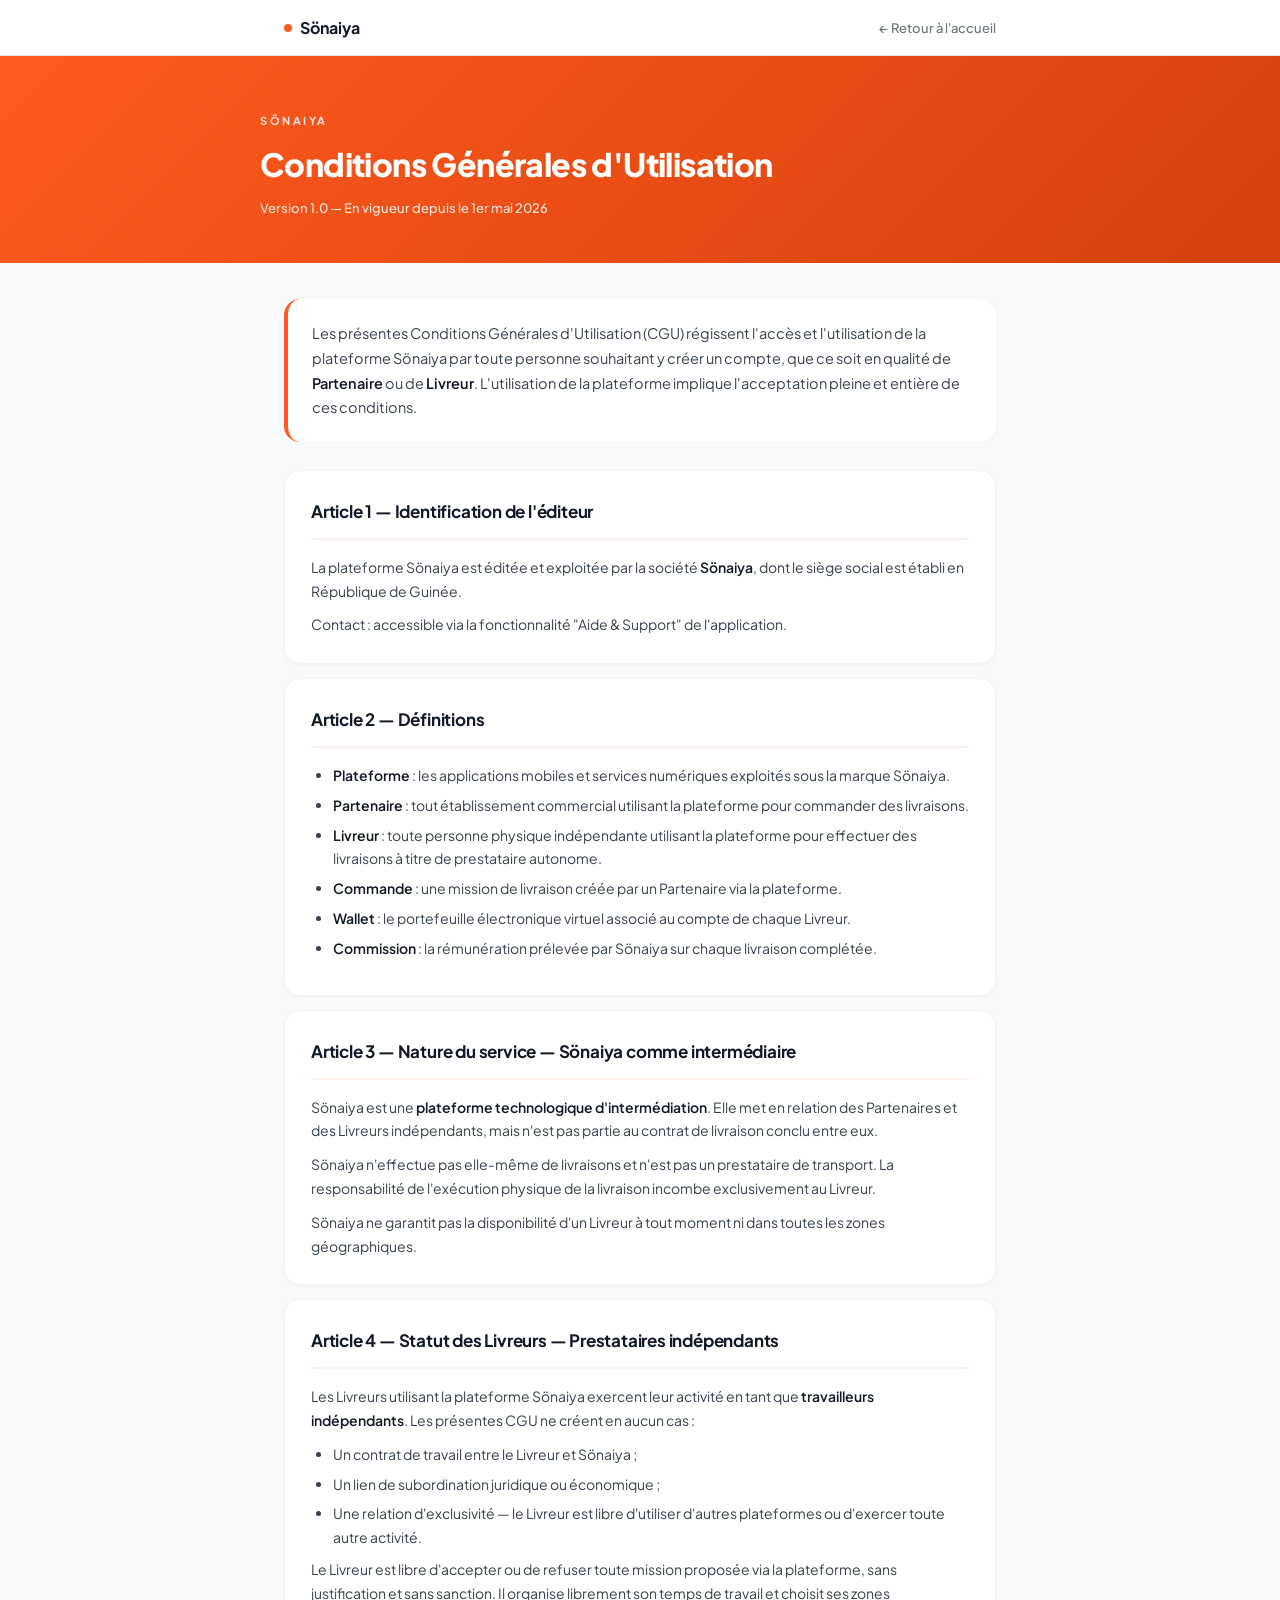
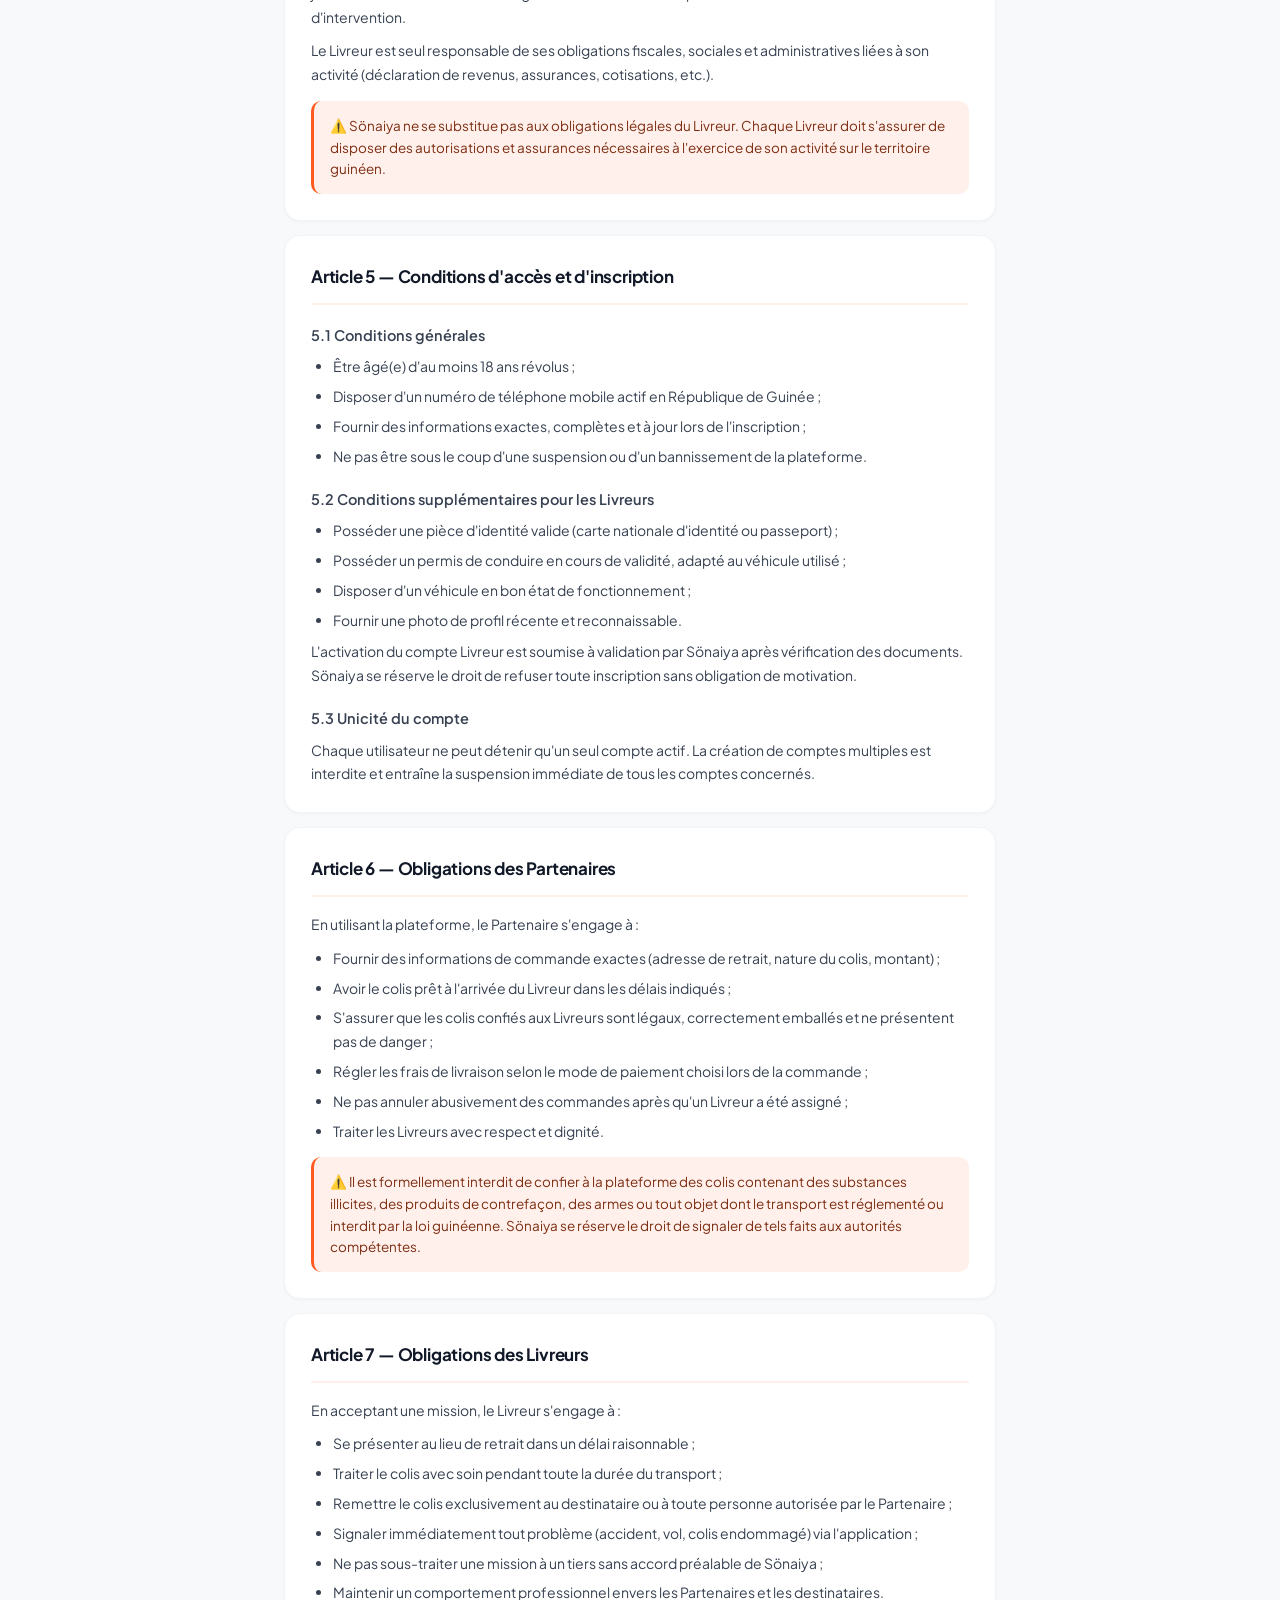
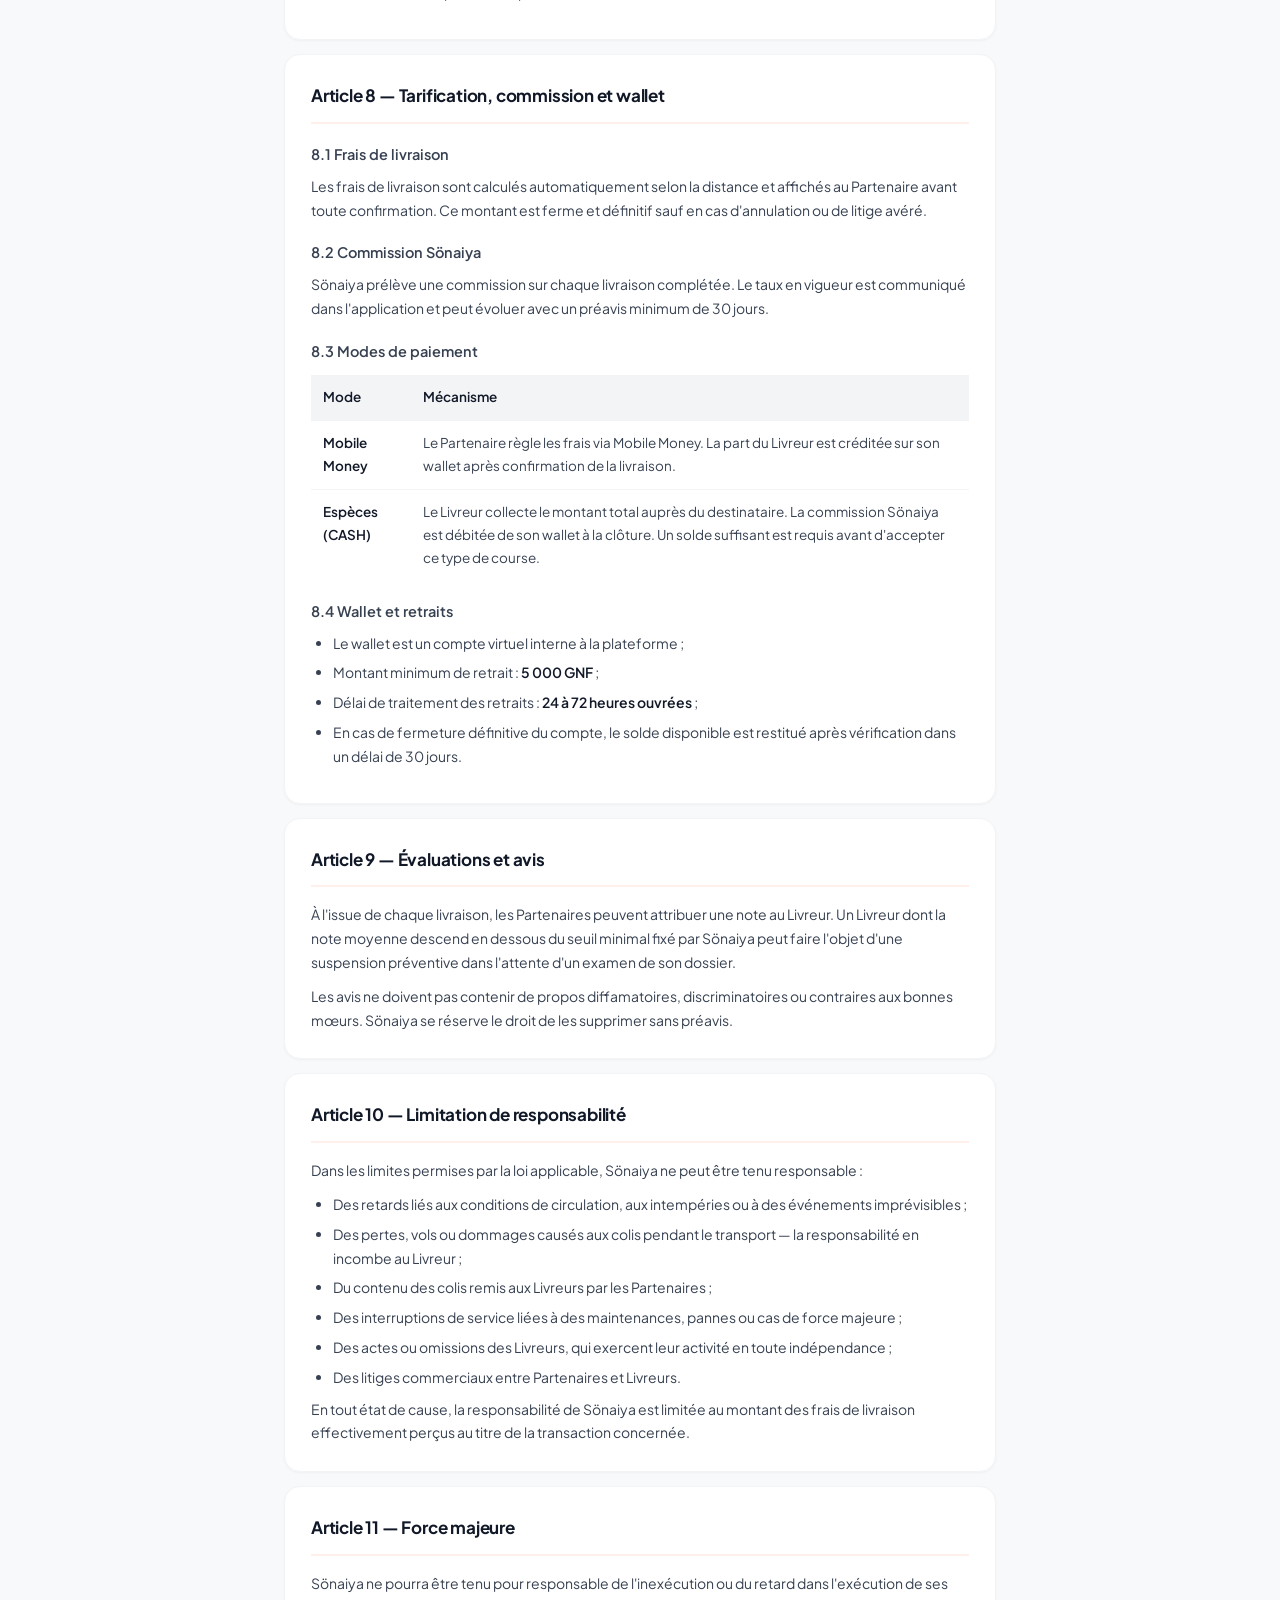
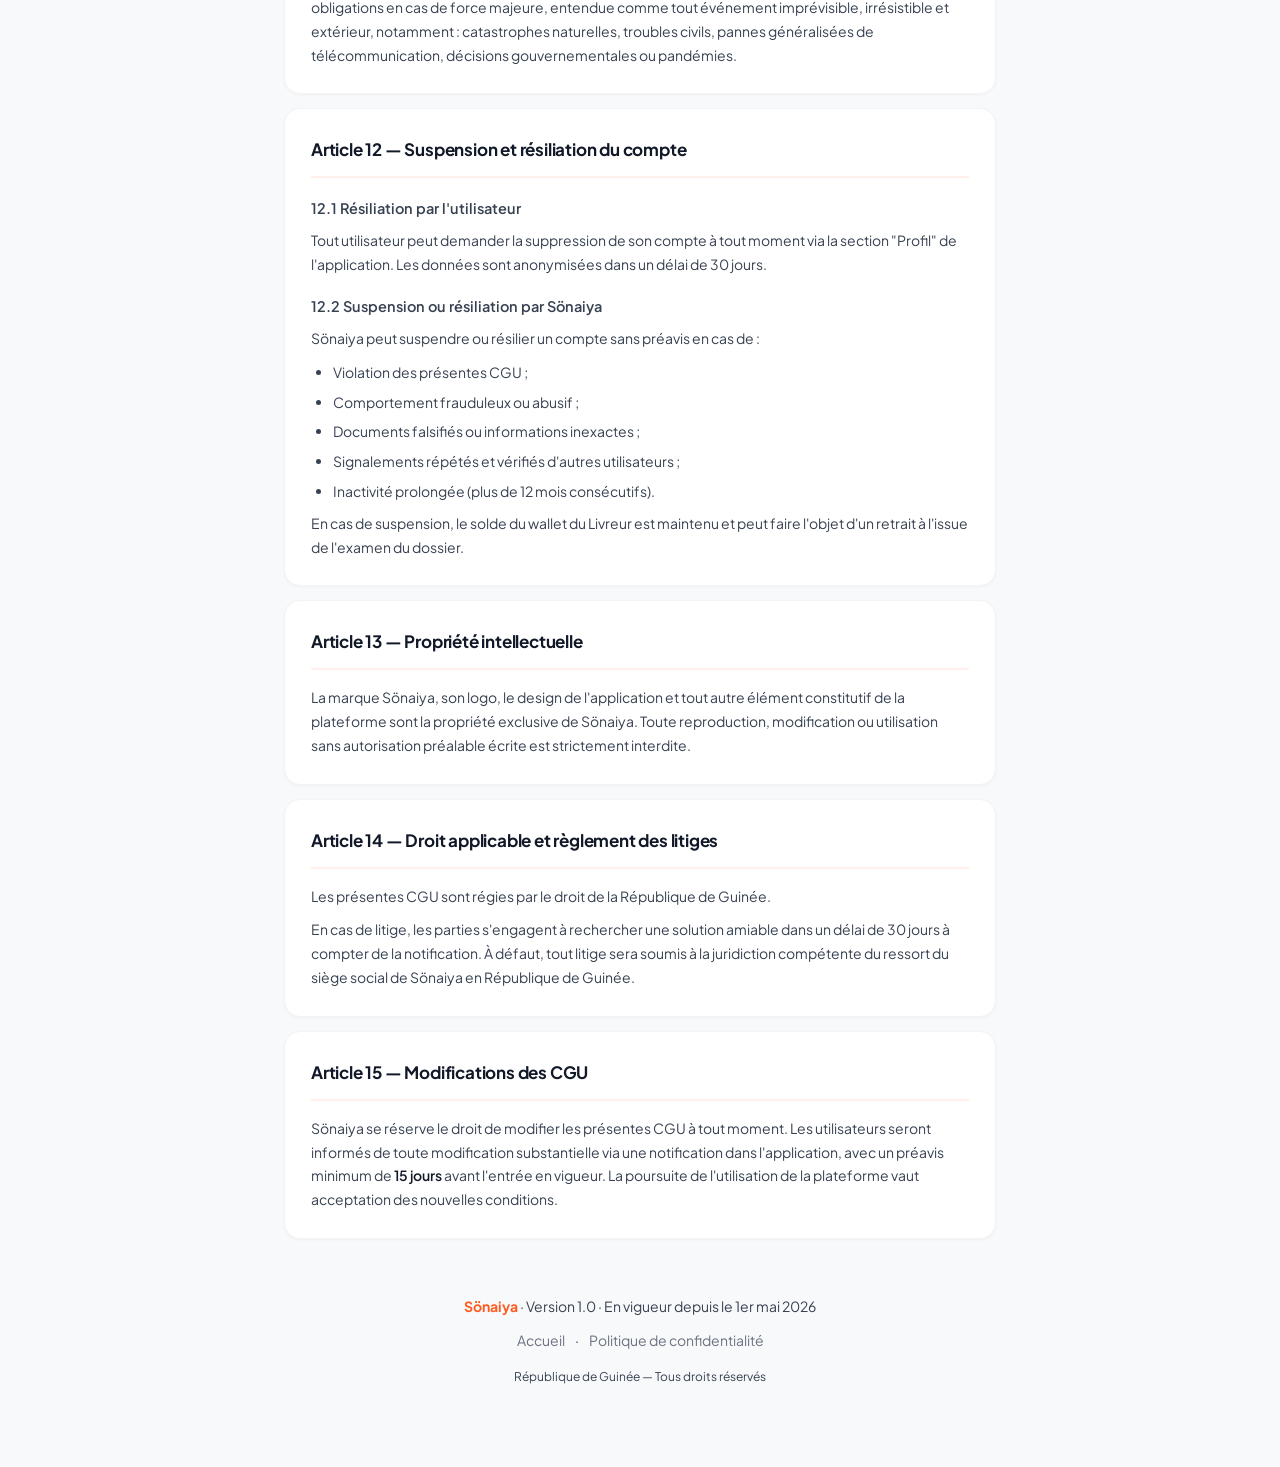
==== conditions-utilisation.html @ 4cd1fc93 "First commit" ====
<!DOCTYPE html>
<html lang="fr">
<head>
  <meta charset="UTF-8" />
  <meta name="viewport" content="width=device-width, initial-scale=1.0" />
  <title>Conditions Générales d'Utilisation — Sönaiya</title>
  <meta name="description" content="Conditions générales d'utilisation de la plateforme Sönaiya — République de Guinée." />

  <link rel="preconnect" href="https://fonts.googleapis.com">
  <link rel="preconnect" href="https://fonts.gstatic.com" crossorigin>
  <link href="https://fonts.googleapis.com/css2?family=Plus+Jakarta+Sans:wght@400;500;600;700;800&display=swap" rel="stylesheet">

  <style>
    *, *::before, *::after { box-sizing: border-box; margin: 0; padding: 0; }
    body {
      font-family: 'Plus Jakarta Sans', -apple-system, BlinkMacSystemFont, 'Segoe UI', Roboto, sans-serif;
      background: #F8F9FA;
      color: #111827;
      line-height: 1.7;
      -webkit-font-smoothing: antialiased;
    }

    /* ── Mini-nav top ── */
    .topnav {
      position: sticky; top: 0; z-index: 100;
      background: rgba(255,255,255,0.92);
      backdrop-filter: saturate(180%) blur(14px);
      -webkit-backdrop-filter: saturate(180%) blur(14px);
      border-bottom: 1px solid #E5E7EB;
    }
    .topnav__inner {
      max-width: 760px; margin: 0 auto;
      display: flex; align-items: center; justify-content: space-between;
      padding: 14px 24px;
    }
    .topnav__brand {
      display: inline-flex; align-items: center; gap: 8px;
      color: #111827; text-decoration: none;
      font-weight: 700; font-size: 16px;
    }
    .topnav__brand-dot {
      width: 8px; height: 8px; border-radius: 50%;
      background: #FF5A1F;
    }
    .topnav__back {
      color: #6B7280; text-decoration: none; font-size: 13px; font-weight: 500;
      transition: color .2s;
    }
    .topnav__back:hover { color: #111827; }

    /* ── Hero ── */
    header.hero {
      background: linear-gradient(135deg, #FF5A1F 0%, #D4410A 100%);
      color: white;
      padding: 56px 24px 44px;
    }
    .hero__inner { max-width: 760px; margin: 0 auto; }
    .hero .label { font-size: 11px; font-weight: 700; letter-spacing: 2.5px; text-transform: uppercase; opacity: 0.85; margin-bottom: 14px; }
    .hero h1 { font-size: 32px; font-weight: 800; line-height: 1.2; letter-spacing: -0.6px; }
    .hero .meta { margin-top: 14px; font-size: 13px; opacity: 0.85; font-weight: 500; }

    /* ── Container ── */
    .container { max-width: 760px; margin: 0 auto; padding: 36px 24px 80px; }

    .intro {
      background: white; border-radius: 16px; padding: 22px 24px; margin-bottom: 28px;
      border-left: 4px solid #FF5A1F;
      font-size: 14.5px; color: #374151; line-height: 1.7;
      box-shadow: 0 1px 3px rgba(0,0,0,0.04);
    }

    section {
      background: white; border-radius: 16px; padding: 26px;
      margin-bottom: 14px;
      box-shadow: 0 1px 3px rgba(0,0,0,0.04);
      border: 1px solid #F3F4F6;
    }

    h2 {
      font-size: 17px; font-weight: 700; color: #111827;
      margin-bottom: 16px; padding-bottom: 12px;
      border-bottom: 2px solid #FFF0EB;
      letter-spacing: -0.2px;
    }
    h3 { font-size: 14.5px; font-weight: 600; color: #374151; margin: 18px 0 8px; }
    p { font-size: 14px; color: #374151; margin-bottom: 10px; }
    p:last-child { margin-bottom: 0; }
    ul { padding-left: 22px; margin: 8px 0; }
    li { font-size: 14px; color: #374151; margin-bottom: 6px; }
    strong { color: #111827; font-weight: 600; }

    .warning {
      background: #FFF0EB; border-radius: 10px;
      padding: 14px 16px; margin-top: 14px;
      font-size: 13.5px; color: #7C2D12; line-height: 1.6;
      border-left: 3px solid #FF5A1F;
    }

    table { width: 100%; border-collapse: collapse; margin-top: 12px; font-size: 13.5px; }
    th { background: #F3F4F6; text-align: left; padding: 11px 12px; color: #111827; font-weight: 600; }
    td { padding: 11px 12px; border-top: 1px solid #F3F4F6; color: #374151; vertical-align: top; }

    .pagefooter {
      text-align: center; margin-top: 56px; padding: 0 24px;
      font-size: 13px; color: #9CA3AF;
    }
    .pagefooter strong { color: #FF5A1F; font-weight: 700; }
    .pagefooter a { color: #6B7280; text-decoration: none; margin: 0 8px; }
    .pagefooter a:hover { color: #111827; text-decoration: underline; }

    @media (max-width: 600px) {
      .hero { padding: 40px 24px 32px; }
      .hero h1 { font-size: 24px; }
      section { padding: 20px; }
      h2 { font-size: 16px; }
    }
  </style>
</head>
<body>

<nav class="topnav">
  <div class="topnav__inner">
    <a href="/" class="topnav__brand">
      <span class="topnav__brand-dot"></span>
      Sönaiya
    </a>
    <a href="/" class="topnav__back">← Retour à l'accueil</a>
  </div>
</nav>

<header class="hero">
  <div class="hero__inner">
    <div class="label">Sönaiya</div>
    <h1>Conditions Générales d'Utilisation</h1>
    <div class="meta">Version 1.0 — En vigueur depuis le 1er mai 2026</div>
  </div>
</header>

<div class="container">

  <div class="intro">
    Les présentes Conditions Générales d'Utilisation (CGU) régissent l'accès et l'utilisation de la plateforme Sönaiya par toute personne souhaitant y créer un compte, que ce soit en qualité de <strong>Partenaire</strong> ou de <strong>Livreur</strong>. L'utilisation de la plateforme implique l'acceptation pleine et entière de ces conditions.
  </div>

  <section>
    <h2>Article 1 — Identification de l'éditeur</h2>
    <p>La plateforme Sönaiya est éditée et exploitée par la société <strong>Sönaiya</strong>, dont le siège social est établi en République de Guinée.</p>
    <p>Contact : accessible via la fonctionnalité "Aide &amp; Support" de l'application.</p>
  </section>

  <section>
    <h2>Article 2 — Définitions</h2>
    <ul>
      <li><strong>Plateforme</strong> : les applications mobiles et services numériques exploités sous la marque Sönaiya.</li>
      <li><strong>Partenaire</strong> : tout établissement commercial utilisant la plateforme pour commander des livraisons.</li>
      <li><strong>Livreur</strong> : toute personne physique indépendante utilisant la plateforme pour effectuer des livraisons à titre de prestataire autonome.</li>
      <li><strong>Commande</strong> : une mission de livraison créée par un Partenaire via la plateforme.</li>
      <li><strong>Wallet</strong> : le portefeuille électronique virtuel associé au compte de chaque Livreur.</li>
      <li><strong>Commission</strong> : la rémunération prélevée par Sönaiya sur chaque livraison complétée.</li>
    </ul>
  </section>

  <section>
    <h2>Article 3 — Nature du service — Sönaiya comme intermédiaire</h2>
    <p>Sönaiya est une <strong>plateforme technologique d'intermédiation</strong>. Elle met en relation des Partenaires et des Livreurs indépendants, mais n'est pas partie au contrat de livraison conclu entre eux.</p>
    <p>Sönaiya n'effectue pas elle-même de livraisons et n'est pas un prestataire de transport. La responsabilité de l'exécution physique de la livraison incombe exclusivement au Livreur.</p>
    <p>Sönaiya ne garantit pas la disponibilité d'un Livreur à tout moment ni dans toutes les zones géographiques.</p>
  </section>

  <section>
    <h2>Article 4 — Statut des Livreurs — Prestataires indépendants</h2>
    <p>Les Livreurs utilisant la plateforme Sönaiya exercent leur activité en tant que <strong>travailleurs indépendants</strong>. Les présentes CGU ne créent en aucun cas :</p>
    <ul>
      <li>Un contrat de travail entre le Livreur et Sönaiya ;</li>
      <li>Un lien de subordination juridique ou économique ;</li>
      <li>Une relation d'exclusivité — le Livreur est libre d'utiliser d'autres plateformes ou d'exercer toute autre activité.</li>
    </ul>
    <p>Le Livreur est libre d'accepter ou de refuser toute mission proposée via la plateforme, sans justification et sans sanction. Il organise librement son temps de travail et choisit ses zones d'intervention.</p>
    <p>Le Livreur est seul responsable de ses obligations fiscales, sociales et administratives liées à son activité (déclaration de revenus, assurances, cotisations, etc.).</p>
    <div class="warning">⚠️ Sönaiya ne se substitue pas aux obligations légales du Livreur. Chaque Livreur doit s'assurer de disposer des autorisations et assurances nécessaires à l'exercice de son activité sur le territoire guinéen.</div>
  </section>

  <section>
    <h2>Article 5 — Conditions d'accès et d'inscription</h2>
    <h3>5.1 Conditions générales</h3>
    <ul>
      <li>Être âgé(e) d'au moins 18 ans révolus ;</li>
      <li>Disposer d'un numéro de téléphone mobile actif en République de Guinée ;</li>
      <li>Fournir des informations exactes, complètes et à jour lors de l'inscription ;</li>
      <li>Ne pas être sous le coup d'une suspension ou d'un bannissement de la plateforme.</li>
    </ul>
    <h3>5.2 Conditions supplémentaires pour les Livreurs</h3>
    <ul>
      <li>Posséder une pièce d'identité valide (carte nationale d'identité ou passeport) ;</li>
      <li>Posséder un permis de conduire en cours de validité, adapté au véhicule utilisé ;</li>
      <li>Disposer d'un véhicule en bon état de fonctionnement ;</li>
      <li>Fournir une photo de profil récente et reconnaissable.</li>
    </ul>
    <p>L'activation du compte Livreur est soumise à validation par Sönaiya après vérification des documents. Sönaiya se réserve le droit de refuser toute inscription sans obligation de motivation.</p>
    <h3>5.3 Unicité du compte</h3>
    <p>Chaque utilisateur ne peut détenir qu'un seul compte actif. La création de comptes multiples est interdite et entraîne la suspension immédiate de tous les comptes concernés.</p>
  </section>

  <section>
    <h2>Article 6 — Obligations des Partenaires</h2>
    <p>En utilisant la plateforme, le Partenaire s'engage à :</p>
    <ul>
      <li>Fournir des informations de commande exactes (adresse de retrait, nature du colis, montant) ;</li>
      <li>Avoir le colis prêt à l'arrivée du Livreur dans les délais indiqués ;</li>
      <li>S'assurer que les colis confiés aux Livreurs sont légaux, correctement emballés et ne présentent pas de danger ;</li>
      <li>Régler les frais de livraison selon le mode de paiement choisi lors de la commande ;</li>
      <li>Ne pas annuler abusivement des commandes après qu'un Livreur a été assigné ;</li>
      <li>Traiter les Livreurs avec respect et dignité.</li>
    </ul>
    <div class="warning">⚠️ Il est formellement interdit de confier à la plateforme des colis contenant des substances illicites, des produits de contrefaçon, des armes ou tout objet dont le transport est réglementé ou interdit par la loi guinéenne. Sönaiya se réserve le droit de signaler de tels faits aux autorités compétentes.</div>
  </section>

  <section>
    <h2>Article 7 — Obligations des Livreurs</h2>
    <p>En acceptant une mission, le Livreur s'engage à :</p>
    <ul>
      <li>Se présenter au lieu de retrait dans un délai raisonnable ;</li>
      <li>Traiter le colis avec soin pendant toute la durée du transport ;</li>
      <li>Remettre le colis exclusivement au destinataire ou à toute personne autorisée par le Partenaire ;</li>
      <li>Signaler immédiatement tout problème (accident, vol, colis endommagé) via l'application ;</li>
      <li>Ne pas sous-traiter une mission à un tiers sans accord préalable de Sönaiya ;</li>
      <li>Maintenir un comportement professionnel envers les Partenaires et les destinataires.</li>
    </ul>
  </section>

  <section>
    <h2>Article 8 — Tarification, commission et wallet</h2>
    <h3>8.1 Frais de livraison</h3>
    <p>Les frais de livraison sont calculés automatiquement selon la distance et affichés au Partenaire avant toute confirmation. Ce montant est ferme et définitif sauf en cas d'annulation ou de litige avéré.</p>
    <h3>8.2 Commission Sönaiya</h3>
    <p>Sönaiya prélève une commission sur chaque livraison complétée. Le taux en vigueur est communiqué dans l'application et peut évoluer avec un préavis minimum de 30 jours.</p>
    <h3>8.3 Modes de paiement</h3>
    <table>
      <tr><th>Mode</th><th>Mécanisme</th></tr>
      <tr><td><strong>Mobile Money</strong></td><td>Le Partenaire règle les frais via Mobile Money. La part du Livreur est créditée sur son wallet après confirmation de la livraison.</td></tr>
      <tr><td><strong>Espèces (CASH)</strong></td><td>Le Livreur collecte le montant total auprès du destinataire. La commission Sönaiya est débitée de son wallet à la clôture. Un solde suffisant est requis avant d'accepter ce type de course.</td></tr>
    </table>
    <h3>8.4 Wallet et retraits</h3>
    <ul>
      <li>Le wallet est un compte virtuel interne à la plateforme ;</li>
      <li>Montant minimum de retrait : <strong>5 000 GNF</strong> ;</li>
      <li>Délai de traitement des retraits : <strong>24 à 72 heures ouvrées</strong> ;</li>
      <li>En cas de fermeture définitive du compte, le solde disponible est restitué après vérification dans un délai de 30 jours.</li>
    </ul>
  </section>

  <section>
    <h2>Article 9 — Évaluations et avis</h2>
    <p>À l'issue de chaque livraison, les Partenaires peuvent attribuer une note au Livreur. Un Livreur dont la note moyenne descend en dessous du seuil minimal fixé par Sönaiya peut faire l'objet d'une suspension préventive dans l'attente d'un examen de son dossier.</p>
    <p>Les avis ne doivent pas contenir de propos diffamatoires, discriminatoires ou contraires aux bonnes mœurs. Sönaiya se réserve le droit de les supprimer sans préavis.</p>
  </section>

  <section>
    <h2>Article 10 — Limitation de responsabilité</h2>
    <p>Dans les limites permises par la loi applicable, Sönaiya ne peut être tenu responsable :</p>
    <ul>
      <li>Des retards liés aux conditions de circulation, aux intempéries ou à des événements imprévisibles ;</li>
      <li>Des pertes, vols ou dommages causés aux colis pendant le transport — la responsabilité en incombe au Livreur ;</li>
      <li>Du contenu des colis remis aux Livreurs par les Partenaires ;</li>
      <li>Des interruptions de service liées à des maintenances, pannes ou cas de force majeure ;</li>
      <li>Des actes ou omissions des Livreurs, qui exercent leur activité en toute indépendance ;</li>
      <li>Des litiges commerciaux entre Partenaires et Livreurs.</li>
    </ul>
    <p>En tout état de cause, la responsabilité de Sönaiya est limitée au montant des frais de livraison effectivement perçus au titre de la transaction concernée.</p>
  </section>

  <section>
    <h2>Article 11 — Force majeure</h2>
    <p>Sönaiya ne pourra être tenu pour responsable de l'inexécution ou du retard dans l'exécution de ses obligations en cas de force majeure, entendue comme tout événement imprévisible, irrésistible et extérieur, notamment : catastrophes naturelles, troubles civils, pannes généralisées de télécommunication, décisions gouvernementales ou pandémies.</p>
  </section>

  <section>
    <h2>Article 12 — Suspension et résiliation du compte</h2>
    <h3>12.1 Résiliation par l'utilisateur</h3>
    <p>Tout utilisateur peut demander la suppression de son compte à tout moment via la section "Profil" de l'application. Les données sont anonymisées dans un délai de 30 jours.</p>
    <h3>12.2 Suspension ou résiliation par Sönaiya</h3>
    <p>Sönaiya peut suspendre ou résilier un compte sans préavis en cas de :</p>
    <ul>
      <li>Violation des présentes CGU ;</li>
      <li>Comportement frauduleux ou abusif ;</li>
      <li>Documents falsifiés ou informations inexactes ;</li>
      <li>Signalements répétés et vérifiés d'autres utilisateurs ;</li>
      <li>Inactivité prolongée (plus de 12 mois consécutifs).</li>
    </ul>
    <p>En cas de suspension, le solde du wallet du Livreur est maintenu et peut faire l'objet d'un retrait à l'issue de l'examen du dossier.</p>
  </section>

  <section>
    <h2>Article 13 — Propriété intellectuelle</h2>
    <p>La marque Sönaiya, son logo, le design de l'application et tout autre élément constitutif de la plateforme sont la propriété exclusive de Sönaiya. Toute reproduction, modification ou utilisation sans autorisation préalable écrite est strictement interdite.</p>
  </section>

  <section>
    <h2>Article 14 — Droit applicable et règlement des litiges</h2>
    <p>Les présentes CGU sont régies par le droit de la République de Guinée.</p>
    <p>En cas de litige, les parties s'engagent à rechercher une solution amiable dans un délai de 30 jours à compter de la notification. À défaut, tout litige sera soumis à la juridiction compétente du ressort du siège social de Sönaiya en République de Guinée.</p>
  </section>

  <section>
    <h2>Article 15 — Modifications des CGU</h2>
    <p>Sönaiya se réserve le droit de modifier les présentes CGU à tout moment. Les utilisateurs seront informés de toute modification substantielle via une notification dans l'application, avec un préavis minimum de <strong>15 jours</strong> avant l'entrée en vigueur. La poursuite de l'utilisation de la plateforme vaut acceptation des nouvelles conditions.</p>
  </section>

  <div class="pagefooter">
    <p><strong>Sönaiya</strong> · Version 1.0 · En vigueur depuis le 1er mai 2026</p>
    <p style="margin-top:8px">
      <a href="/">Accueil</a> ·
      <a href="/politique-confidentialite.html">Politique de confidentialité</a>
    </p>
    <p style="margin-top:14px; font-size:12px;">République de Guinée — Tous droits réservés</p>
  </div>

</div>
</body>
</html>
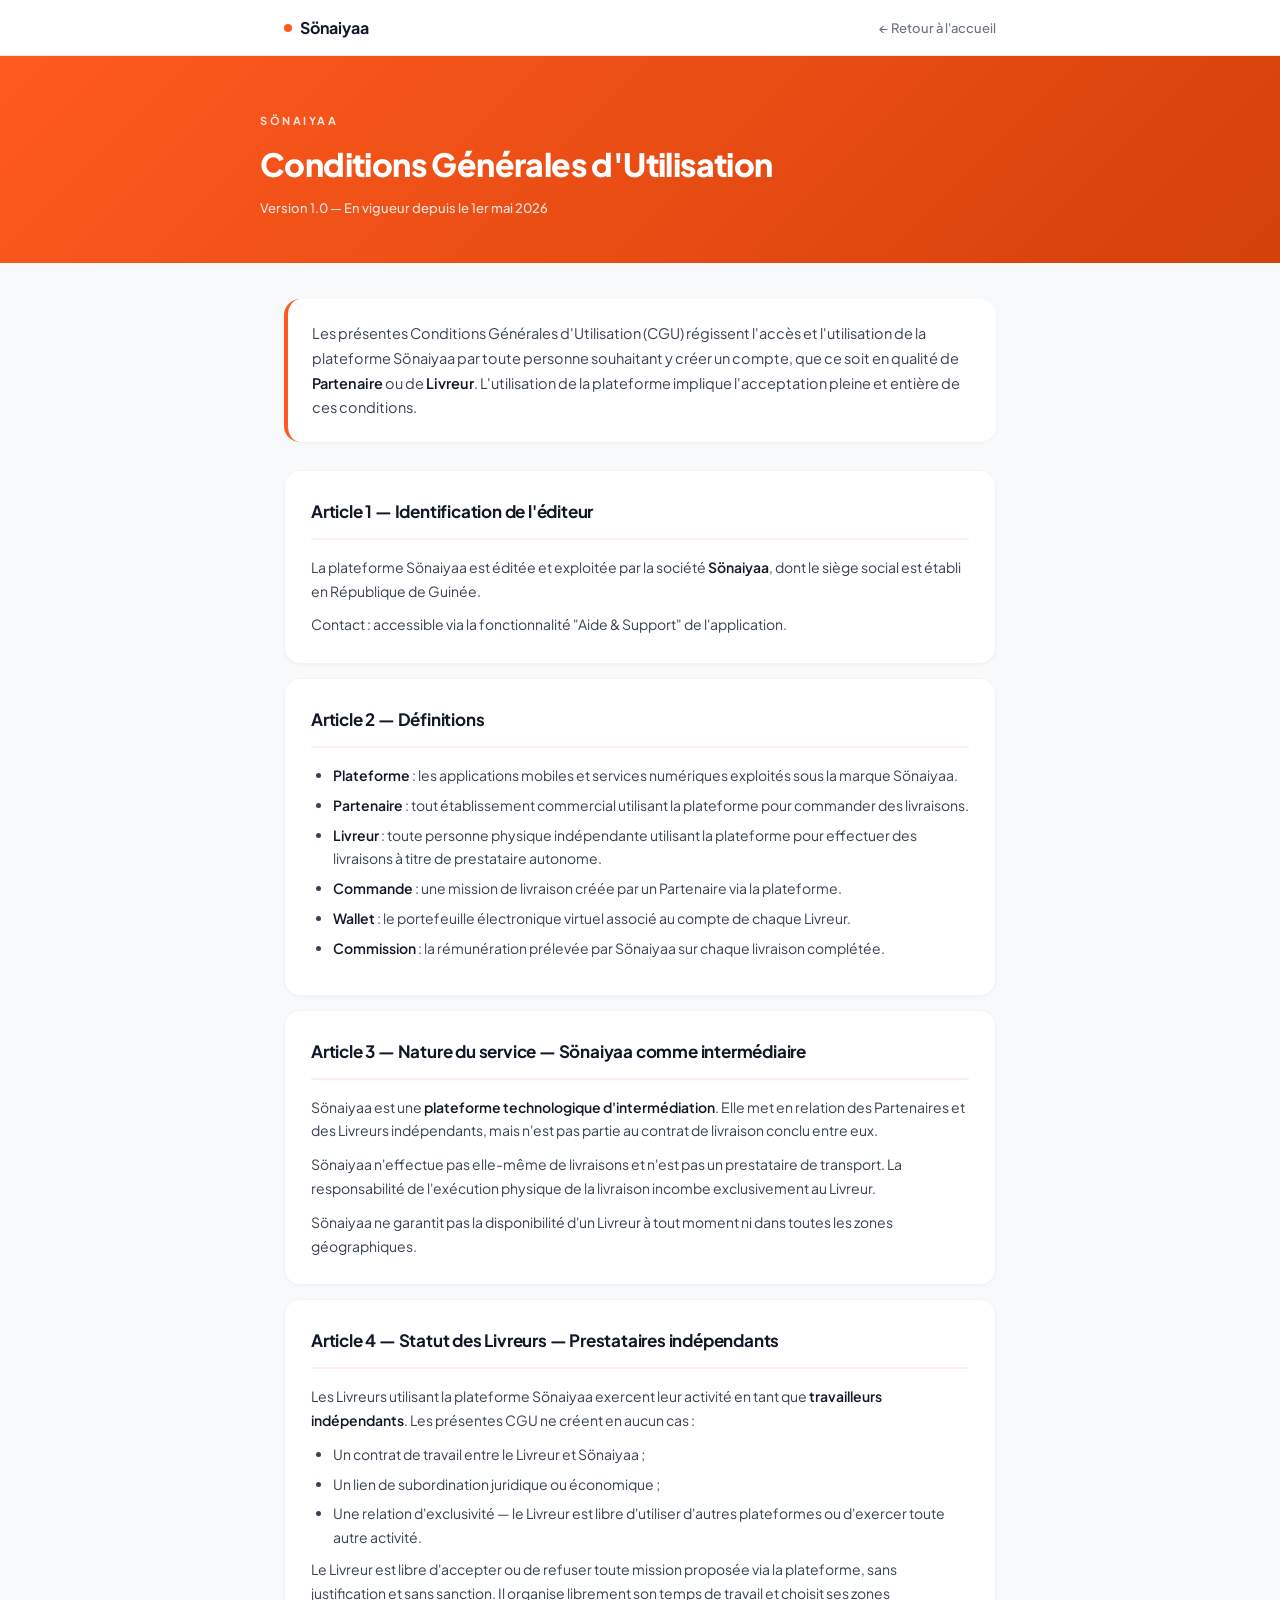
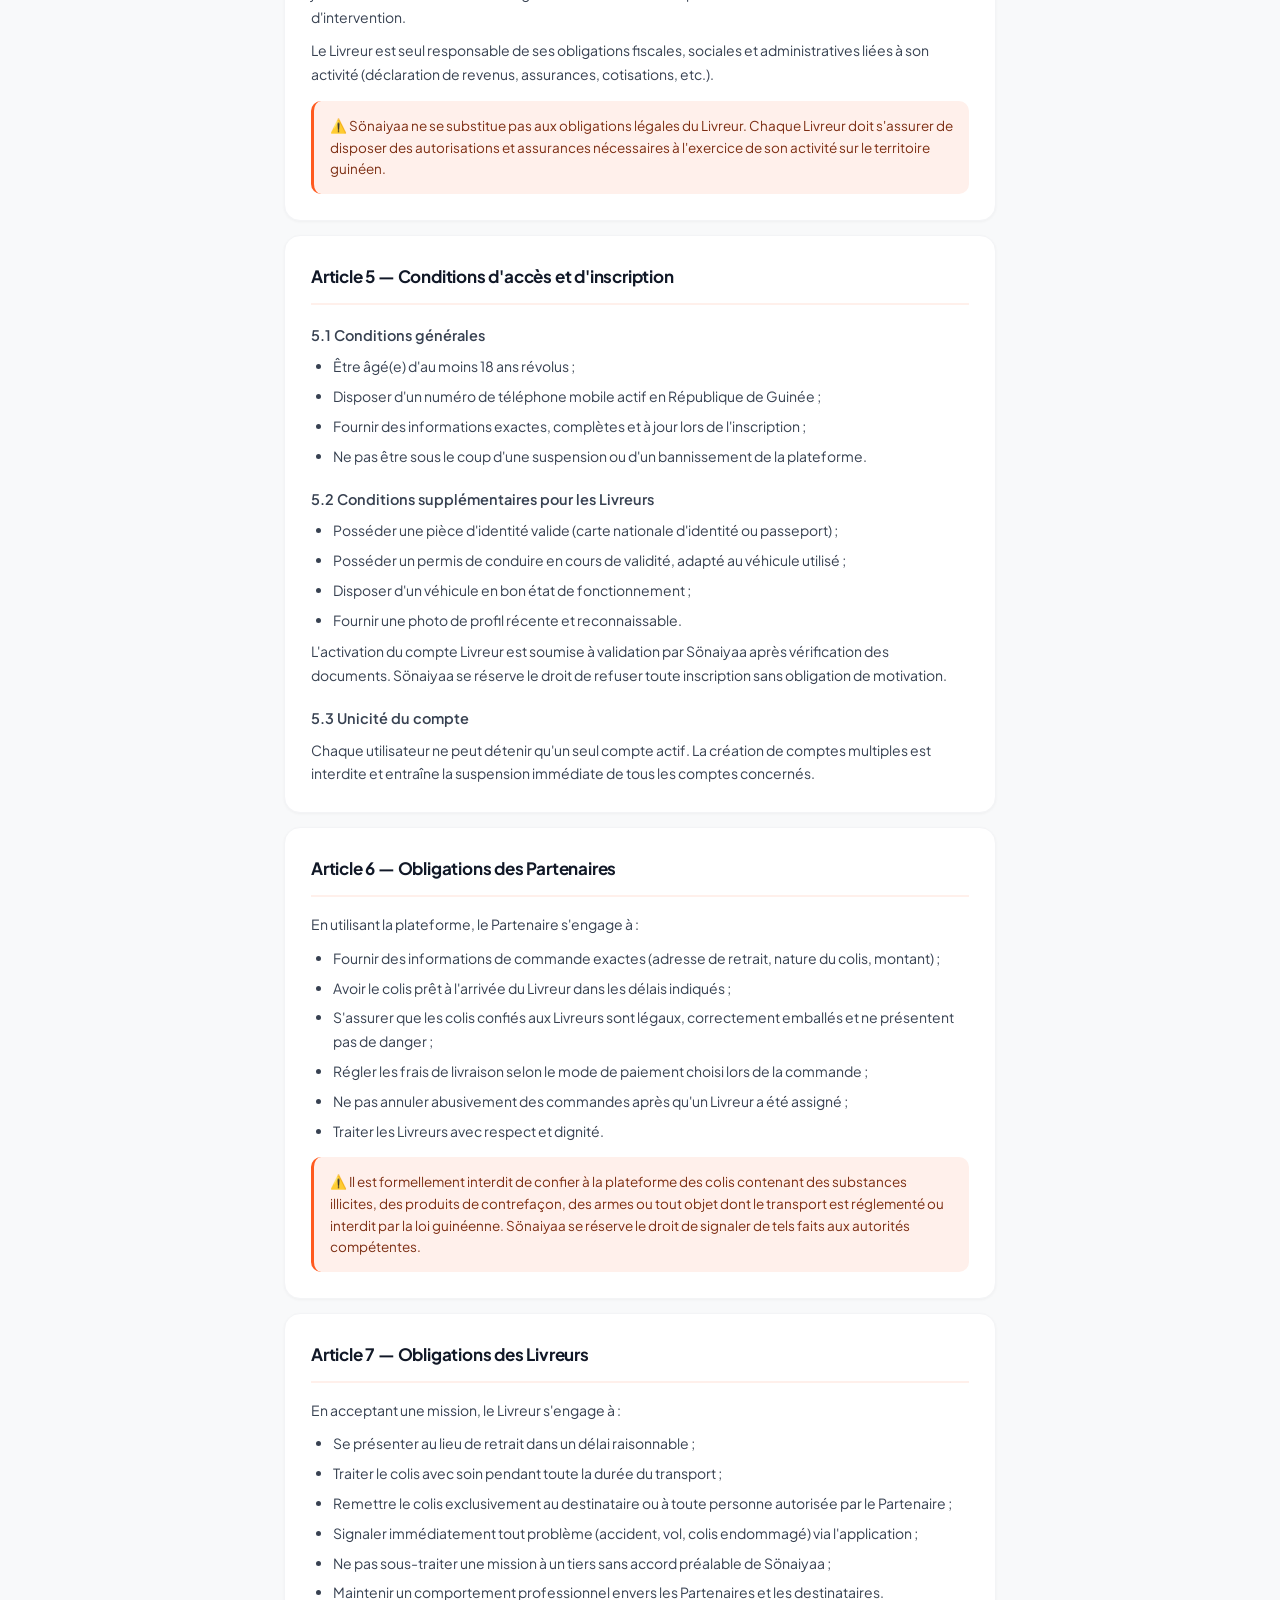
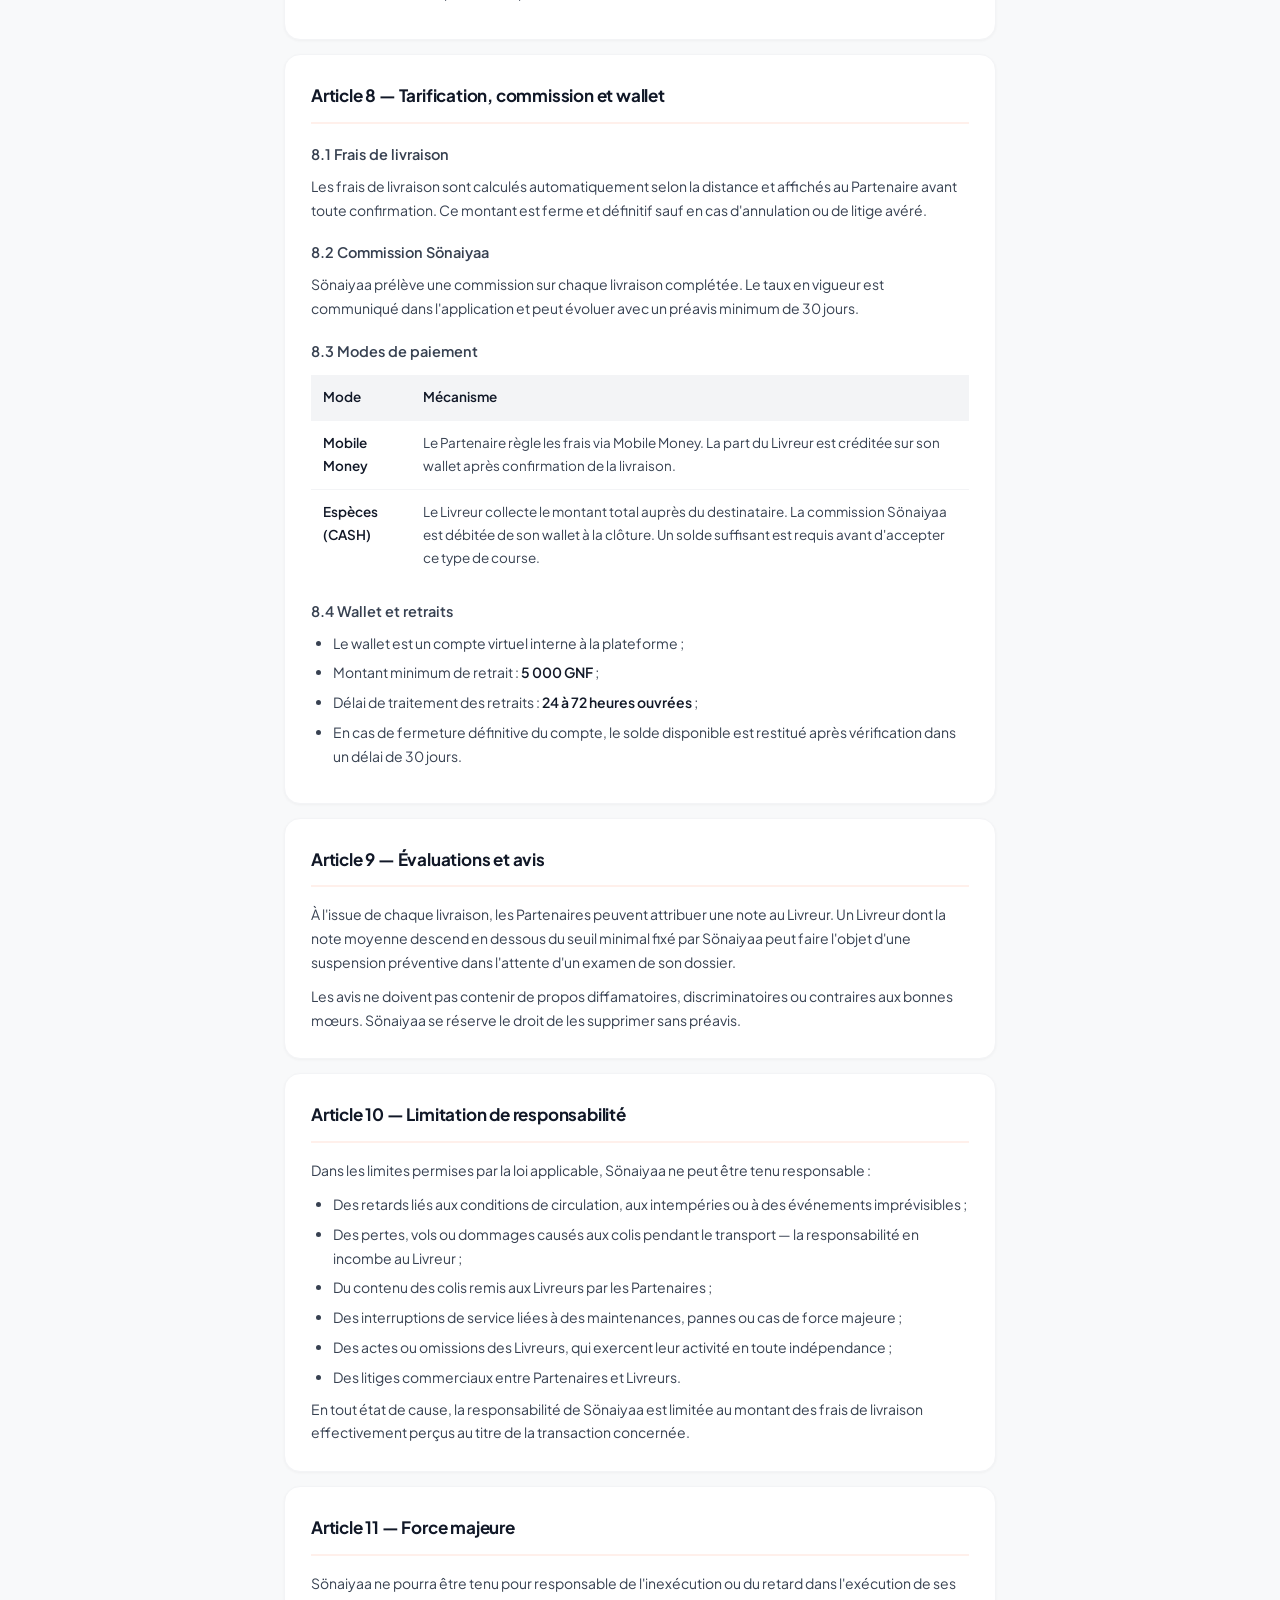
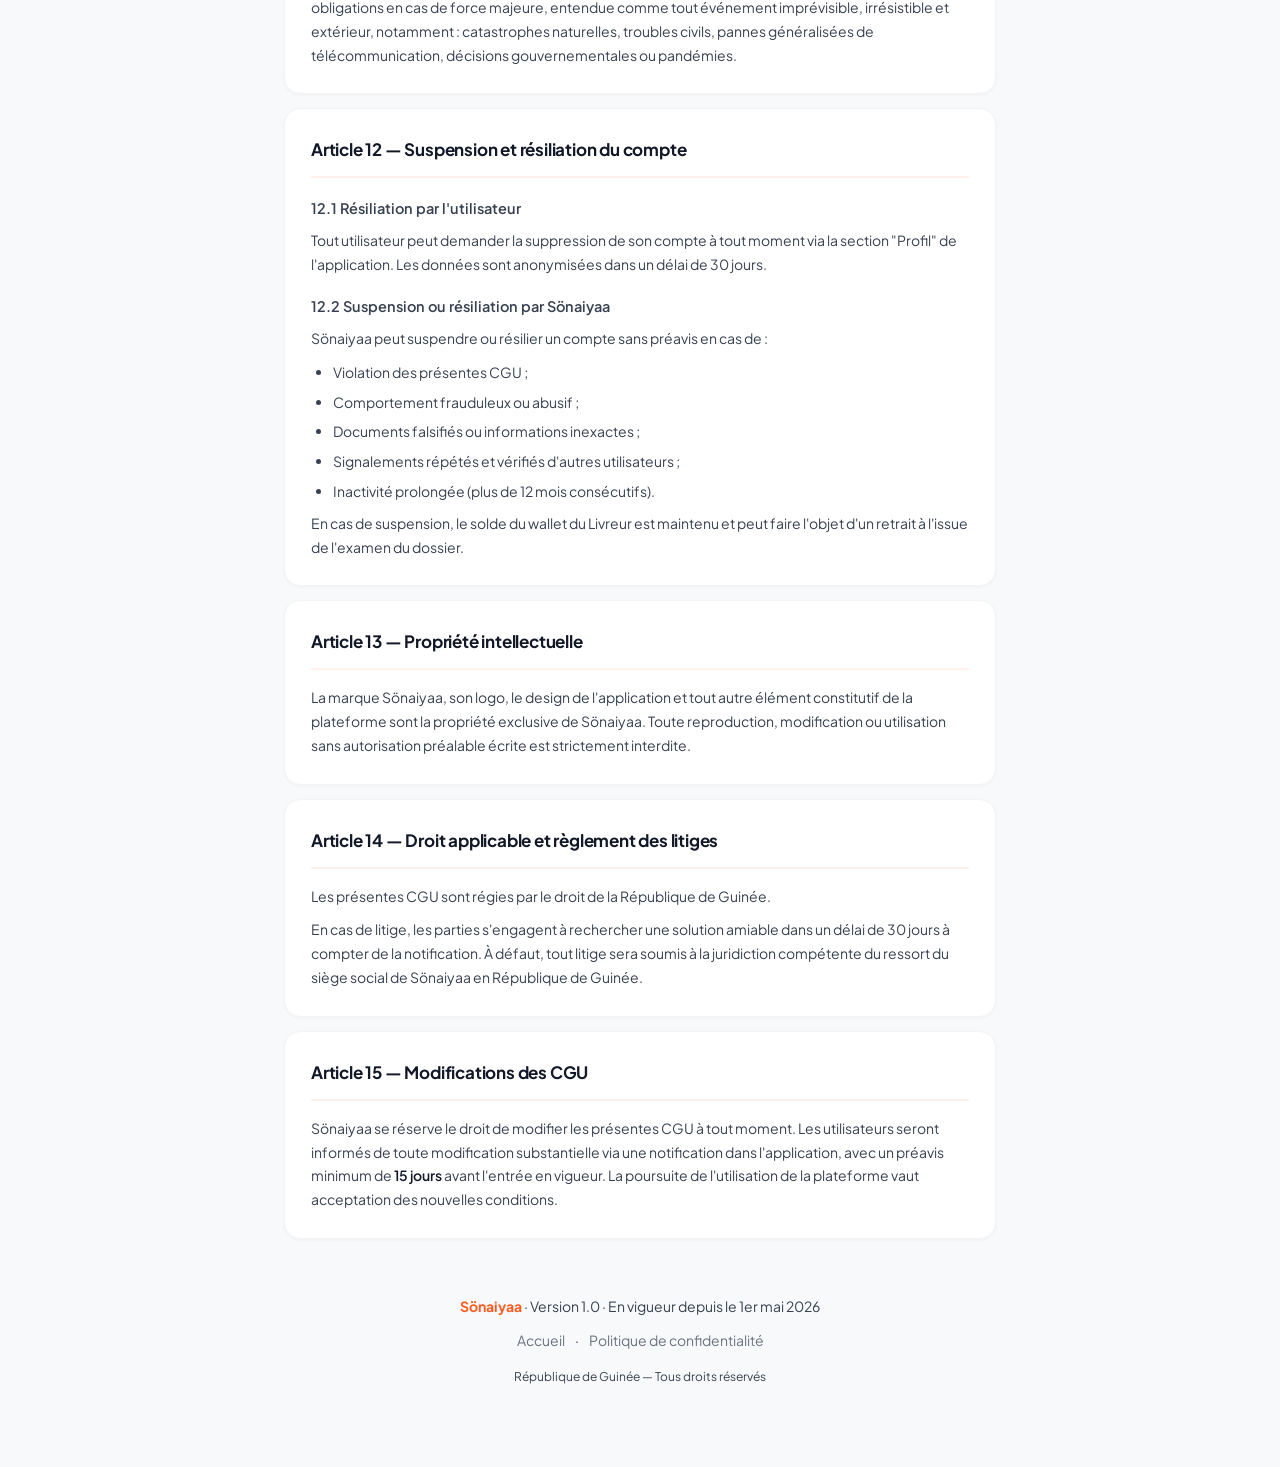
==== commit 9e0ad270: "fix: review cgu pc" ====
--- a/conditions-utilisation.html
+++ b/conditions-utilisation.html
@@ -3,8 +3,8 @@
 <head>
   <meta charset="UTF-8" />
   <meta name="viewport" content="width=device-width, initial-scale=1.0" />
-  <title>Conditions Générales d'Utilisation — Sönaiya</title>
-  <meta name="description" content="Conditions générales d'utilisation de la plateforme Sönaiya — République de Guinée." />
+  <title>Conditions Générales d'Utilisation — Sönaiyaa</title>
+  <meta name="description" content="Conditions générales d'utilisation de la plateforme Sönaiyaa — République de Guinée." />
 
   <link rel="preconnect" href="https://fonts.googleapis.com">
   <link rel="preconnect" href="https://fonts.gstatic.com" crossorigin>
@@ -122,7 +122,7 @@
   <div class="topnav__inner">
     <a href="/" class="topnav__brand">
       <span class="topnav__brand-dot"></span>
-      Sönaiya
+      Sönaiyaa
     </a>
     <a href="/" class="topnav__back">← Retour à l'accueil</a>
   </div>
@@ -130,7 +130,7 @@
 
 <header class="hero">
   <div class="hero__inner">
-    <div class="label">Sönaiya</div>
+    <div class="label">Sönaiyaa</div>
     <h1>Conditions Générales d'Utilisation</h1>
     <div class="meta">Version 1.0 — En vigueur depuis le 1er mai 2026</div>
   </div>
@@ -139,45 +139,45 @@
 <div class="container">
 
   <div class="intro">
-    Les présentes Conditions Générales d'Utilisation (CGU) régissent l'accès et l'utilisation de la plateforme Sönaiya par toute personne souhaitant y créer un compte, que ce soit en qualité de <strong>Partenaire</strong> ou de <strong>Livreur</strong>. L'utilisation de la plateforme implique l'acceptation pleine et entière de ces conditions.
+    Les présentes Conditions Générales d'Utilisation (CGU) régissent l'accès et l'utilisation de la plateforme Sönaiyaa par toute personne souhaitant y créer un compte, que ce soit en qualité de <strong>Partenaire</strong> ou de <strong>Livreur</strong>. L'utilisation de la plateforme implique l'acceptation pleine et entière de ces conditions.
   </div>
 
   <section>
     <h2>Article 1 — Identification de l'éditeur</h2>
-    <p>La plateforme Sönaiya est éditée et exploitée par la société <strong>Sönaiya</strong>, dont le siège social est établi en République de Guinée.</p>
+    <p>La plateforme Sönaiyaa est éditée et exploitée par la société <strong>Sönaiyaa</strong>, dont le siège social est établi en République de Guinée.</p>
     <p>Contact : accessible via la fonctionnalité "Aide &amp; Support" de l'application.</p>
   </section>
 
   <section>
     <h2>Article 2 — Définitions</h2>
     <ul>
-      <li><strong>Plateforme</strong> : les applications mobiles et services numériques exploités sous la marque Sönaiya.</li>
+      <li><strong>Plateforme</strong> : les applications mobiles et services numériques exploités sous la marque Sönaiyaa.</li>
       <li><strong>Partenaire</strong> : tout établissement commercial utilisant la plateforme pour commander des livraisons.</li>
       <li><strong>Livreur</strong> : toute personne physique indépendante utilisant la plateforme pour effectuer des livraisons à titre de prestataire autonome.</li>
       <li><strong>Commande</strong> : une mission de livraison créée par un Partenaire via la plateforme.</li>
       <li><strong>Wallet</strong> : le portefeuille électronique virtuel associé au compte de chaque Livreur.</li>
-      <li><strong>Commission</strong> : la rémunération prélevée par Sönaiya sur chaque livraison complétée.</li>
-    </ul>
-  </section>
-
-  <section>
-    <h2>Article 3 — Nature du service — Sönaiya comme intermédiaire</h2>
-    <p>Sönaiya est une <strong>plateforme technologique d'intermédiation</strong>. Elle met en relation des Partenaires et des Livreurs indépendants, mais n'est pas partie au contrat de livraison conclu entre eux.</p>
-    <p>Sönaiya n'effectue pas elle-même de livraisons et n'est pas un prestataire de transport. La responsabilité de l'exécution physique de la livraison incombe exclusivement au Livreur.</p>
-    <p>Sönaiya ne garantit pas la disponibilité d'un Livreur à tout moment ni dans toutes les zones géographiques.</p>
+      <li><strong>Commission</strong> : la rémunération prélevée par Sönaiyaa sur chaque livraison complétée.</li>
+    </ul>
+  </section>
+
+  <section>
+    <h2>Article 3 — Nature du service — Sönaiyaa comme intermédiaire</h2>
+    <p>Sönaiyaa est une <strong>plateforme technologique d'intermédiation</strong>. Elle met en relation des Partenaires et des Livreurs indépendants, mais n'est pas partie au contrat de livraison conclu entre eux.</p>
+    <p>Sönaiyaa n'effectue pas elle-même de livraisons et n'est pas un prestataire de transport. La responsabilité de l'exécution physique de la livraison incombe exclusivement au Livreur.</p>
+    <p>Sönaiyaa ne garantit pas la disponibilité d'un Livreur à tout moment ni dans toutes les zones géographiques.</p>
   </section>
 
   <section>
     <h2>Article 4 — Statut des Livreurs — Prestataires indépendants</h2>
-    <p>Les Livreurs utilisant la plateforme Sönaiya exercent leur activité en tant que <strong>travailleurs indépendants</strong>. Les présentes CGU ne créent en aucun cas :</p>
-    <ul>
-      <li>Un contrat de travail entre le Livreur et Sönaiya ;</li>
+    <p>Les Livreurs utilisant la plateforme Sönaiyaa exercent leur activité en tant que <strong>travailleurs indépendants</strong>. Les présentes CGU ne créent en aucun cas :</p>
+    <ul>
+      <li>Un contrat de travail entre le Livreur et Sönaiyaa ;</li>
       <li>Un lien de subordination juridique ou économique ;</li>
       <li>Une relation d'exclusivité — le Livreur est libre d'utiliser d'autres plateformes ou d'exercer toute autre activité.</li>
     </ul>
     <p>Le Livreur est libre d'accepter ou de refuser toute mission proposée via la plateforme, sans justification et sans sanction. Il organise librement son temps de travail et choisit ses zones d'intervention.</p>
     <p>Le Livreur est seul responsable de ses obligations fiscales, sociales et administratives liées à son activité (déclaration de revenus, assurances, cotisations, etc.).</p>
-    <div class="warning">⚠️ Sönaiya ne se substitue pas aux obligations légales du Livreur. Chaque Livreur doit s'assurer de disposer des autorisations et assurances nécessaires à l'exercice de son activité sur le territoire guinéen.</div>
+    <div class="warning">⚠️ Sönaiyaa ne se substitue pas aux obligations légales du Livreur. Chaque Livreur doit s'assurer de disposer des autorisations et assurances nécessaires à l'exercice de son activité sur le territoire guinéen.</div>
   </section>
 
   <section>
@@ -196,7 +196,7 @@
       <li>Disposer d'un véhicule en bon état de fonctionnement ;</li>
       <li>Fournir une photo de profil récente et reconnaissable.</li>
     </ul>
-    <p>L'activation du compte Livreur est soumise à validation par Sönaiya après vérification des documents. Sönaiya se réserve le droit de refuser toute inscription sans obligation de motivation.</p>
+    <p>L'activation du compte Livreur est soumise à validation par Sönaiyaa après vérification des documents. Sönaiyaa se réserve le droit de refuser toute inscription sans obligation de motivation.</p>
     <h3>5.3 Unicité du compte</h3>
     <p>Chaque utilisateur ne peut détenir qu'un seul compte actif. La création de comptes multiples est interdite et entraîne la suspension immédiate de tous les comptes concernés.</p>
   </section>
@@ -212,7 +212,7 @@
       <li>Ne pas annuler abusivement des commandes après qu'un Livreur a été assigné ;</li>
       <li>Traiter les Livreurs avec respect et dignité.</li>
     </ul>
-    <div class="warning">⚠️ Il est formellement interdit de confier à la plateforme des colis contenant des substances illicites, des produits de contrefaçon, des armes ou tout objet dont le transport est réglementé ou interdit par la loi guinéenne. Sönaiya se réserve le droit de signaler de tels faits aux autorités compétentes.</div>
+    <div class="warning">⚠️ Il est formellement interdit de confier à la plateforme des colis contenant des substances illicites, des produits de contrefaçon, des armes ou tout objet dont le transport est réglementé ou interdit par la loi guinéenne. Sönaiyaa se réserve le droit de signaler de tels faits aux autorités compétentes.</div>
   </section>
 
   <section>
@@ -223,7 +223,7 @@
       <li>Traiter le colis avec soin pendant toute la durée du transport ;</li>
       <li>Remettre le colis exclusivement au destinataire ou à toute personne autorisée par le Partenaire ;</li>
       <li>Signaler immédiatement tout problème (accident, vol, colis endommagé) via l'application ;</li>
-      <li>Ne pas sous-traiter une mission à un tiers sans accord préalable de Sönaiya ;</li>
+      <li>Ne pas sous-traiter une mission à un tiers sans accord préalable de Sönaiyaa ;</li>
       <li>Maintenir un comportement professionnel envers les Partenaires et les destinataires.</li>
     </ul>
   </section>
@@ -232,13 +232,13 @@
     <h2>Article 8 — Tarification, commission et wallet</h2>
     <h3>8.1 Frais de livraison</h3>
     <p>Les frais de livraison sont calculés automatiquement selon la distance et affichés au Partenaire avant toute confirmation. Ce montant est ferme et définitif sauf en cas d'annulation ou de litige avéré.</p>
-    <h3>8.2 Commission Sönaiya</h3>
-    <p>Sönaiya prélève une commission sur chaque livraison complétée. Le taux en vigueur est communiqué dans l'application et peut évoluer avec un préavis minimum de 30 jours.</p>
+    <h3>8.2 Commission Sönaiyaa</h3>
+    <p>Sönaiyaa prélève une commission sur chaque livraison complétée. Le taux en vigueur est communiqué dans l'application et peut évoluer avec un préavis minimum de 30 jours.</p>
     <h3>8.3 Modes de paiement</h3>
     <table>
       <tr><th>Mode</th><th>Mécanisme</th></tr>
       <tr><td><strong>Mobile Money</strong></td><td>Le Partenaire règle les frais via Mobile Money. La part du Livreur est créditée sur son wallet après confirmation de la livraison.</td></tr>
-      <tr><td><strong>Espèces (CASH)</strong></td><td>Le Livreur collecte le montant total auprès du destinataire. La commission Sönaiya est débitée de son wallet à la clôture. Un solde suffisant est requis avant d'accepter ce type de course.</td></tr>
+      <tr><td><strong>Espèces (CASH)</strong></td><td>Le Livreur collecte le montant total auprès du destinataire. La commission Sönaiyaa est débitée de son wallet à la clôture. Un solde suffisant est requis avant d'accepter ce type de course.</td></tr>
     </table>
     <h3>8.4 Wallet et retraits</h3>
     <ul>
@@ -251,13 +251,13 @@
 
   <section>
     <h2>Article 9 — Évaluations et avis</h2>
-    <p>À l'issue de chaque livraison, les Partenaires peuvent attribuer une note au Livreur. Un Livreur dont la note moyenne descend en dessous du seuil minimal fixé par Sönaiya peut faire l'objet d'une suspension préventive dans l'attente d'un examen de son dossier.</p>
-    <p>Les avis ne doivent pas contenir de propos diffamatoires, discriminatoires ou contraires aux bonnes mœurs. Sönaiya se réserve le droit de les supprimer sans préavis.</p>
+    <p>À l'issue de chaque livraison, les Partenaires peuvent attribuer une note au Livreur. Un Livreur dont la note moyenne descend en dessous du seuil minimal fixé par Sönaiyaa peut faire l'objet d'une suspension préventive dans l'attente d'un examen de son dossier.</p>
+    <p>Les avis ne doivent pas contenir de propos diffamatoires, discriminatoires ou contraires aux bonnes mœurs. Sönaiyaa se réserve le droit de les supprimer sans préavis.</p>
   </section>
 
   <section>
     <h2>Article 10 — Limitation de responsabilité</h2>
-    <p>Dans les limites permises par la loi applicable, Sönaiya ne peut être tenu responsable :</p>
+    <p>Dans les limites permises par la loi applicable, Sönaiyaa ne peut être tenu responsable :</p>
     <ul>
       <li>Des retards liés aux conditions de circulation, aux intempéries ou à des événements imprévisibles ;</li>
       <li>Des pertes, vols ou dommages causés aux colis pendant le transport — la responsabilité en incombe au Livreur ;</li>
@@ -266,20 +266,20 @@
       <li>Des actes ou omissions des Livreurs, qui exercent leur activité en toute indépendance ;</li>
       <li>Des litiges commerciaux entre Partenaires et Livreurs.</li>
     </ul>
-    <p>En tout état de cause, la responsabilité de Sönaiya est limitée au montant des frais de livraison effectivement perçus au titre de la transaction concernée.</p>
+    <p>En tout état de cause, la responsabilité de Sönaiyaa est limitée au montant des frais de livraison effectivement perçus au titre de la transaction concernée.</p>
   </section>
 
   <section>
     <h2>Article 11 — Force majeure</h2>
-    <p>Sönaiya ne pourra être tenu pour responsable de l'inexécution ou du retard dans l'exécution de ses obligations en cas de force majeure, entendue comme tout événement imprévisible, irrésistible et extérieur, notamment : catastrophes naturelles, troubles civils, pannes généralisées de télécommunication, décisions gouvernementales ou pandémies.</p>
+    <p>Sönaiyaa ne pourra être tenu pour responsable de l'inexécution ou du retard dans l'exécution de ses obligations en cas de force majeure, entendue comme tout événement imprévisible, irrésistible et extérieur, notamment : catastrophes naturelles, troubles civils, pannes généralisées de télécommunication, décisions gouvernementales ou pandémies.</p>
   </section>
 
   <section>
     <h2>Article 12 — Suspension et résiliation du compte</h2>
     <h3>12.1 Résiliation par l'utilisateur</h3>
     <p>Tout utilisateur peut demander la suppression de son compte à tout moment via la section "Profil" de l'application. Les données sont anonymisées dans un délai de 30 jours.</p>
-    <h3>12.2 Suspension ou résiliation par Sönaiya</h3>
-    <p>Sönaiya peut suspendre ou résilier un compte sans préavis en cas de :</p>
+    <h3>12.2 Suspension ou résiliation par Sönaiyaa</h3>
+    <p>Sönaiyaa peut suspendre ou résilier un compte sans préavis en cas de :</p>
     <ul>
       <li>Violation des présentes CGU ;</li>
       <li>Comportement frauduleux ou abusif ;</li>
@@ -292,22 +292,22 @@
 
   <section>
     <h2>Article 13 — Propriété intellectuelle</h2>
-    <p>La marque Sönaiya, son logo, le design de l'application et tout autre élément constitutif de la plateforme sont la propriété exclusive de Sönaiya. Toute reproduction, modification ou utilisation sans autorisation préalable écrite est strictement interdite.</p>
+    <p>La marque Sönaiyaa, son logo, le design de l'application et tout autre élément constitutif de la plateforme sont la propriété exclusive de Sönaiyaa. Toute reproduction, modification ou utilisation sans autorisation préalable écrite est strictement interdite.</p>
   </section>
 
   <section>
     <h2>Article 14 — Droit applicable et règlement des litiges</h2>
     <p>Les présentes CGU sont régies par le droit de la République de Guinée.</p>
-    <p>En cas de litige, les parties s'engagent à rechercher une solution amiable dans un délai de 30 jours à compter de la notification. À défaut, tout litige sera soumis à la juridiction compétente du ressort du siège social de Sönaiya en République de Guinée.</p>
+    <p>En cas de litige, les parties s'engagent à rechercher une solution amiable dans un délai de 30 jours à compter de la notification. À défaut, tout litige sera soumis à la juridiction compétente du ressort du siège social de Sönaiyaa en République de Guinée.</p>
   </section>
 
   <section>
     <h2>Article 15 — Modifications des CGU</h2>
-    <p>Sönaiya se réserve le droit de modifier les présentes CGU à tout moment. Les utilisateurs seront informés de toute modification substantielle via une notification dans l'application, avec un préavis minimum de <strong>15 jours</strong> avant l'entrée en vigueur. La poursuite de l'utilisation de la plateforme vaut acceptation des nouvelles conditions.</p>
+    <p>Sönaiyaa se réserve le droit de modifier les présentes CGU à tout moment. Les utilisateurs seront informés de toute modification substantielle via une notification dans l'application, avec un préavis minimum de <strong>15 jours</strong> avant l'entrée en vigueur. La poursuite de l'utilisation de la plateforme vaut acceptation des nouvelles conditions.</p>
   </section>
 
   <div class="pagefooter">
-    <p><strong>Sönaiya</strong> · Version 1.0 · En vigueur depuis le 1er mai 2026</p>
+    <p><strong>Sönaiyaa</strong> · Version 1.0 · En vigueur depuis le 1er mai 2026</p>
     <p style="margin-top:8px">
       <a href="/">Accueil</a> ·
       <a href="/politique-confidentialite.html">Politique de confidentialité</a>
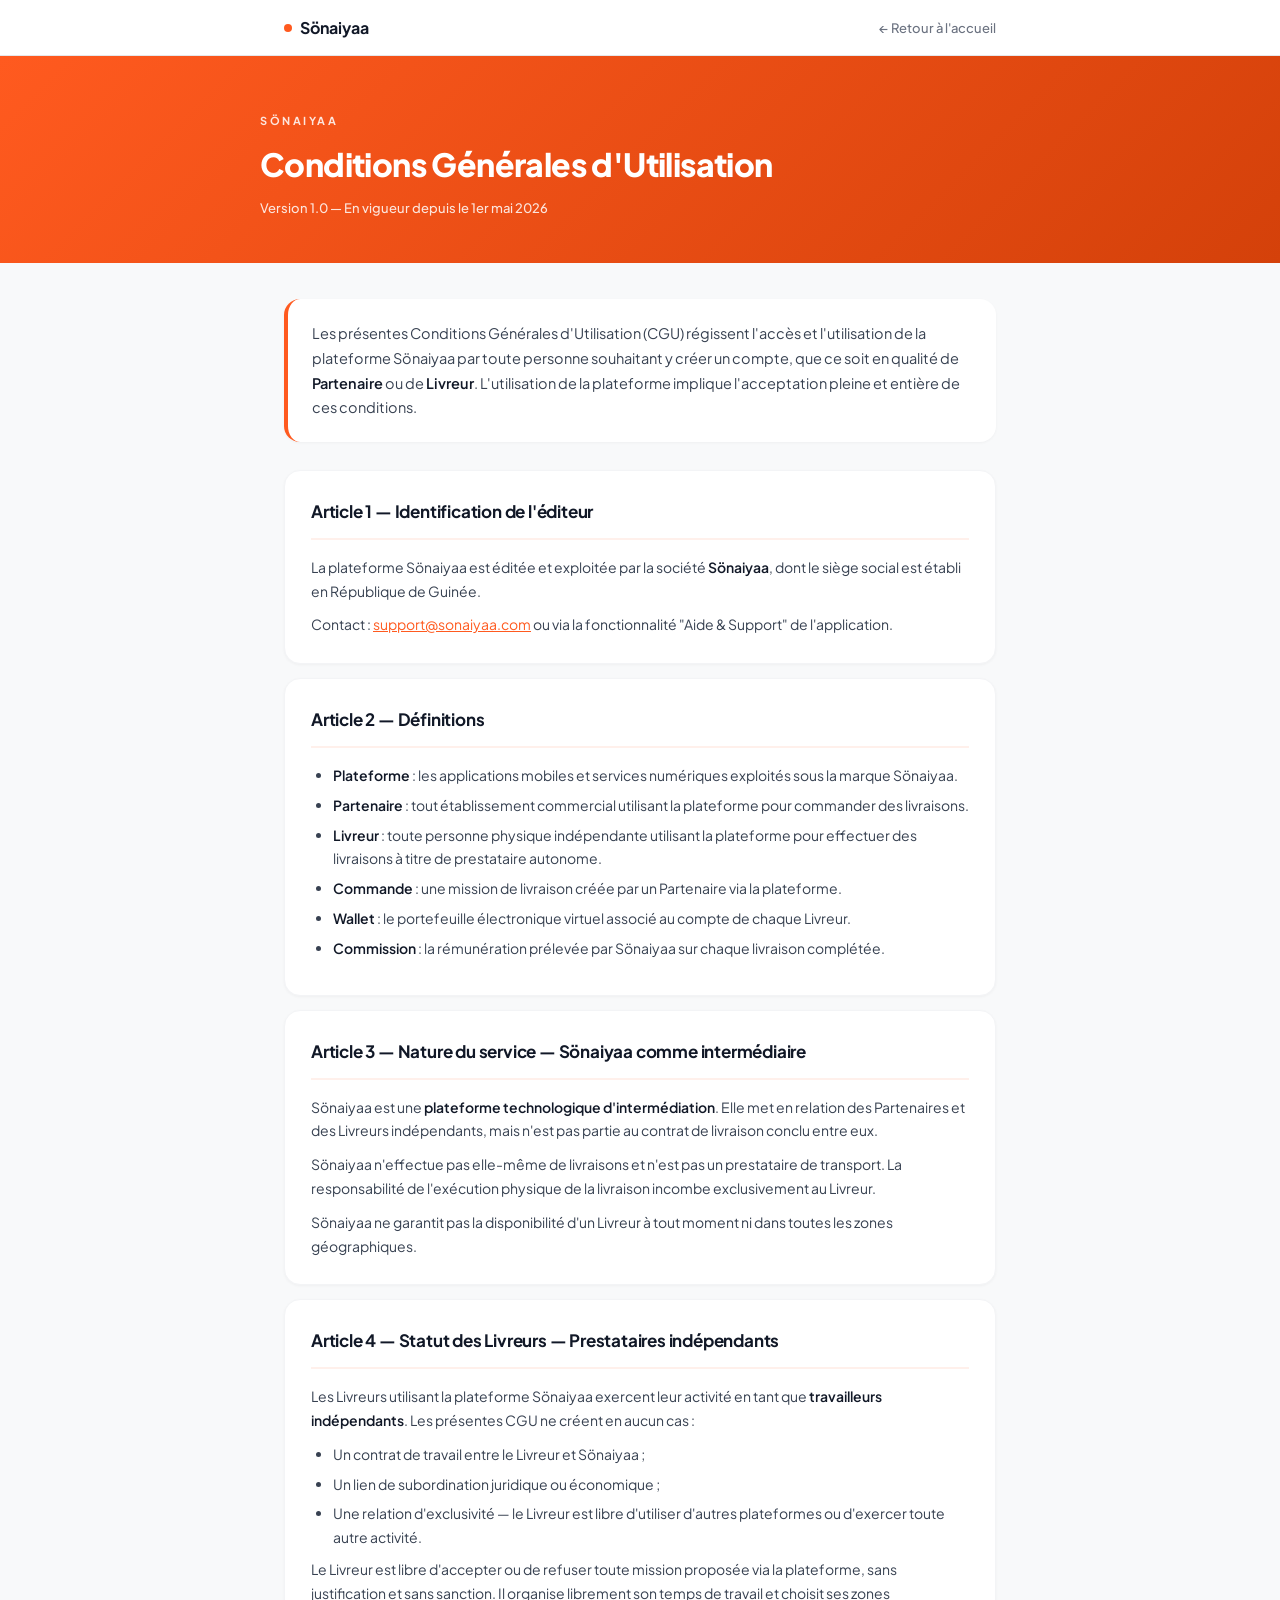
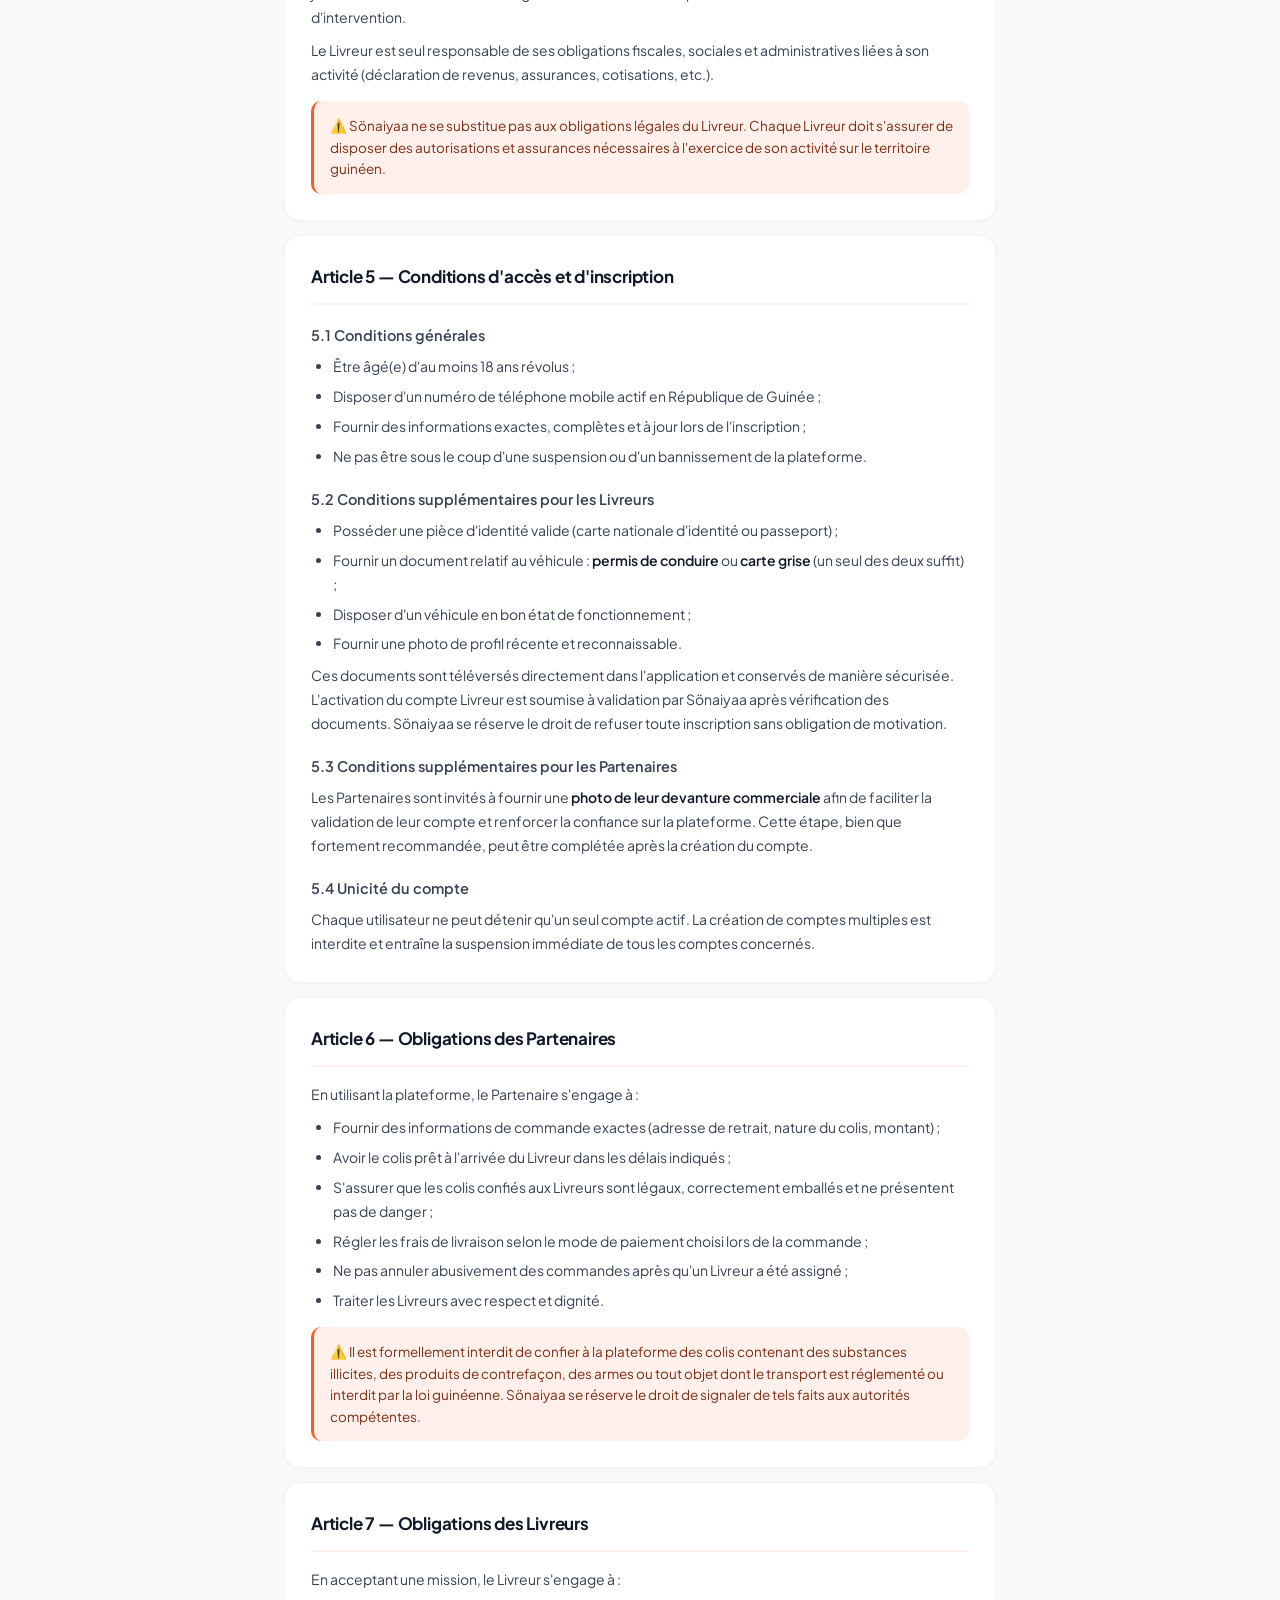
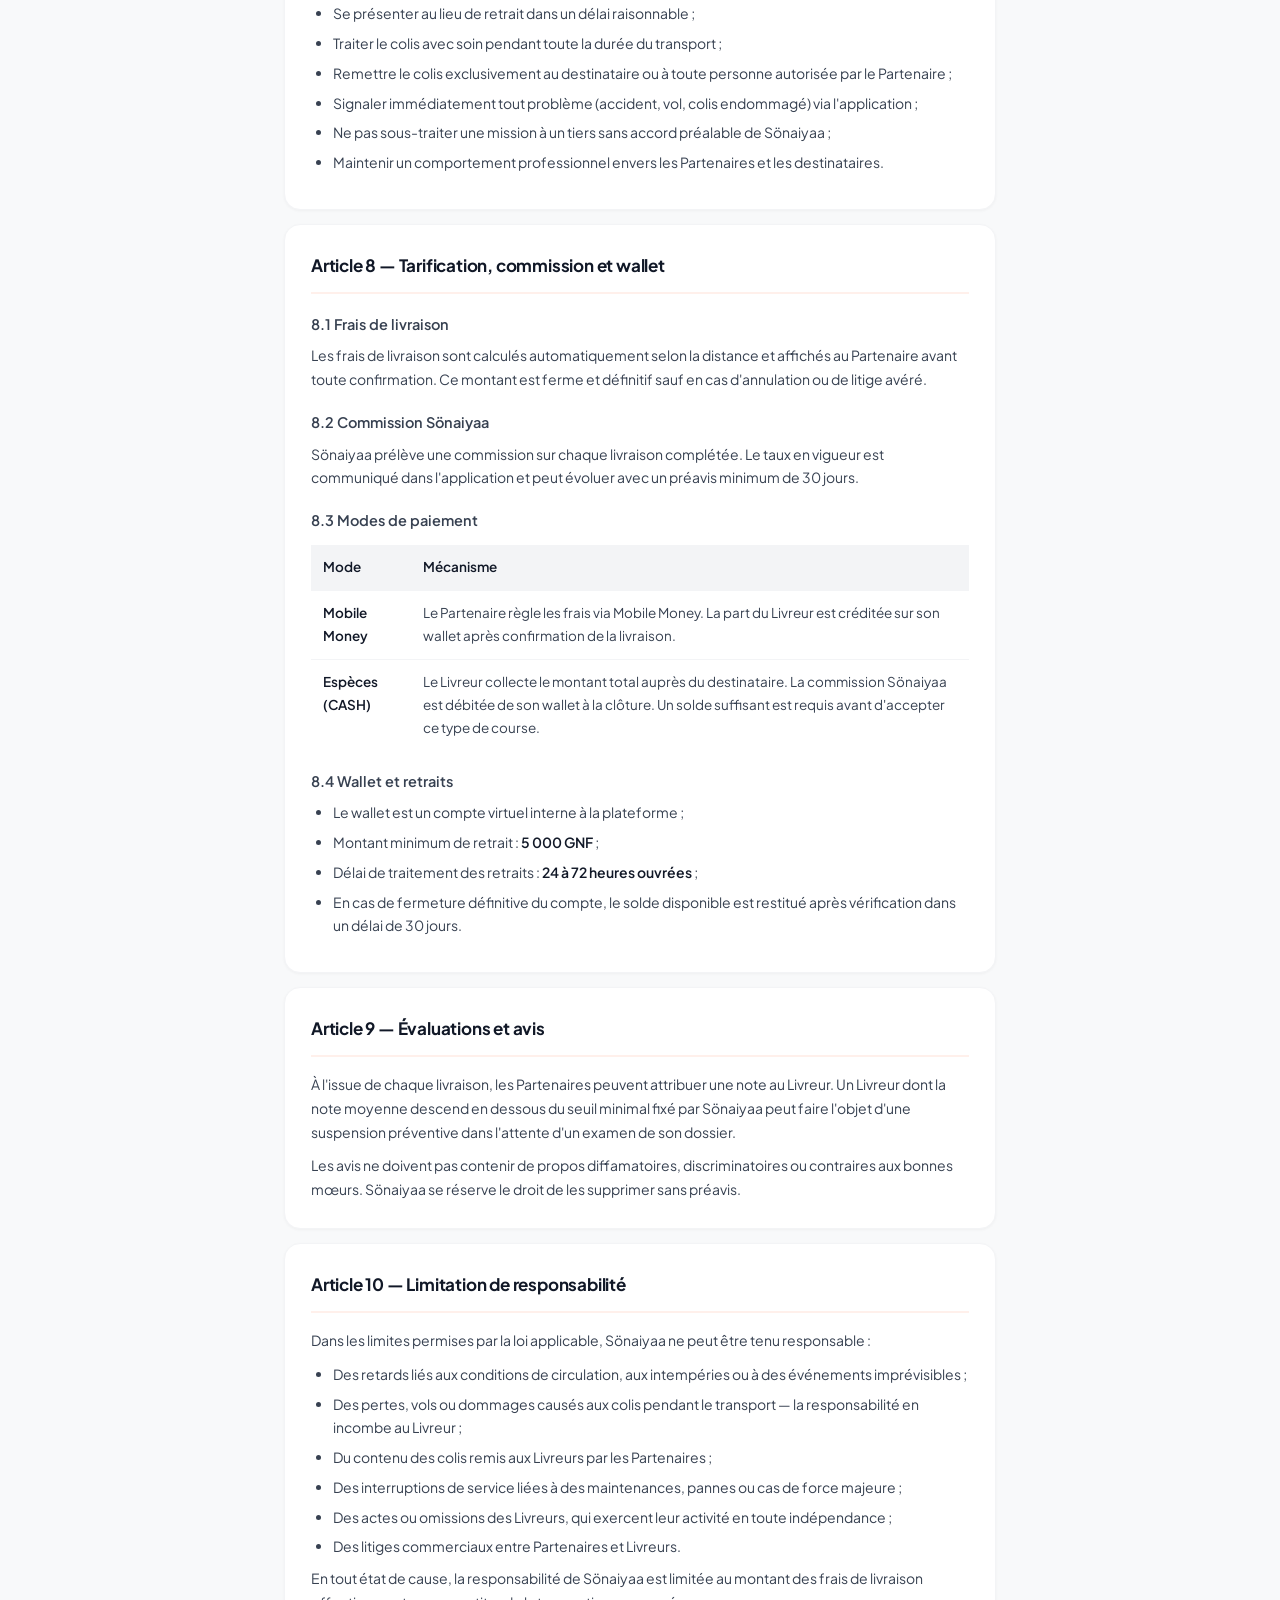
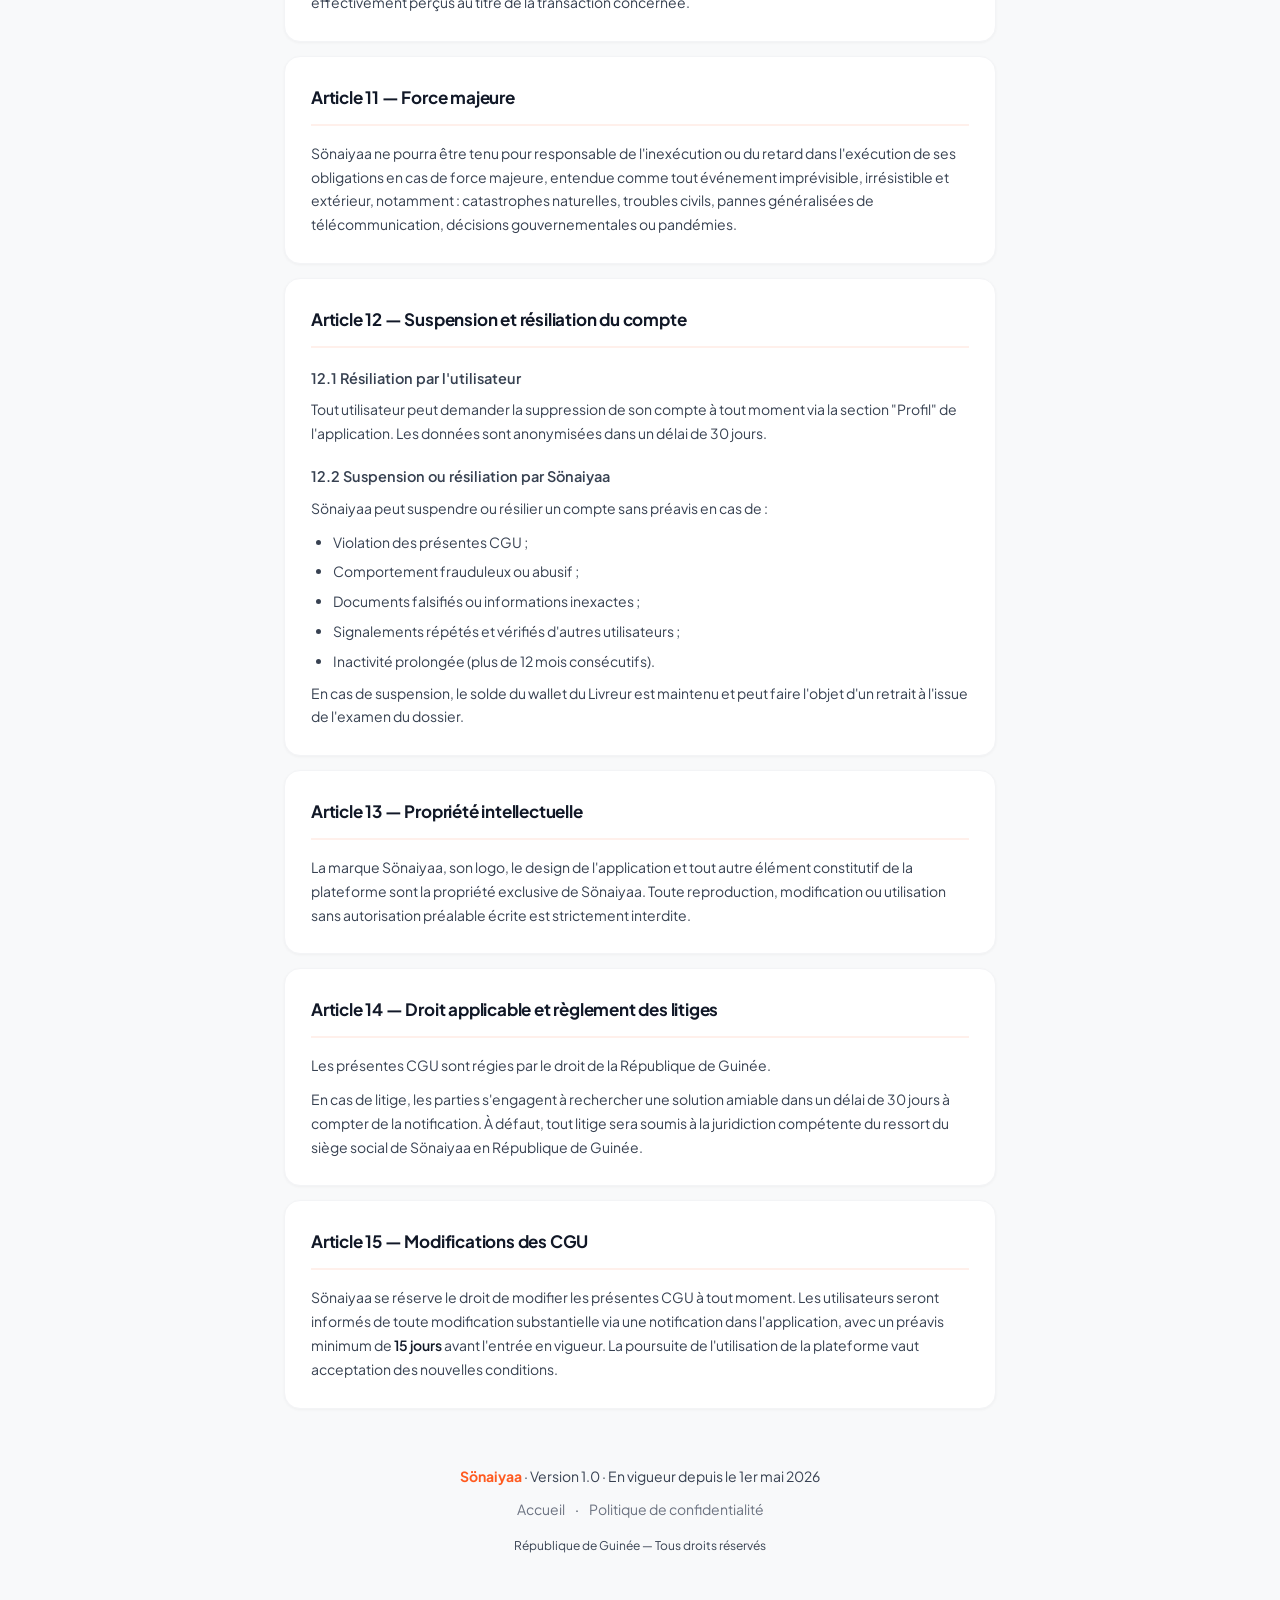
==== commit 35fd36c9: "fix: cgu" ====
--- a/conditions-utilisation.html
+++ b/conditions-utilisation.html
@@ -145,7 +145,7 @@
   <section>
     <h2>Article 1 — Identification de l'éditeur</h2>
     <p>La plateforme Sönaiyaa est éditée et exploitée par la société <strong>Sönaiyaa</strong>, dont le siège social est établi en République de Guinée.</p>
-    <p>Contact : accessible via la fonctionnalité "Aide &amp; Support" de l'application.</p>
+    <p>Contact : <a href="mailto:support@sonaiyaa.com" style="color:#FF5A1F;">support@sonaiyaa.com</a> ou via la fonctionnalité "Aide &amp; Support" de l'application.</p>
   </section>
 
   <section>
@@ -192,12 +192,14 @@
     <h3>5.2 Conditions supplémentaires pour les Livreurs</h3>
     <ul>
       <li>Posséder une pièce d'identité valide (carte nationale d'identité ou passeport) ;</li>
-      <li>Posséder un permis de conduire en cours de validité, adapté au véhicule utilisé ;</li>
+      <li>Fournir un document relatif au véhicule : <strong>permis de conduire</strong> ou <strong>carte grise</strong> (un seul des deux suffit) ;</li>
       <li>Disposer d'un véhicule en bon état de fonctionnement ;</li>
       <li>Fournir une photo de profil récente et reconnaissable.</li>
     </ul>
-    <p>L'activation du compte Livreur est soumise à validation par Sönaiyaa après vérification des documents. Sönaiyaa se réserve le droit de refuser toute inscription sans obligation de motivation.</p>
-    <h3>5.3 Unicité du compte</h3>
+    <p>Ces documents sont téléversés directement dans l'application et conservés de manière sécurisée. L'activation du compte Livreur est soumise à validation par Sönaiyaa après vérification des documents. Sönaiyaa se réserve le droit de refuser toute inscription sans obligation de motivation.</p>
+    <h3>5.3 Conditions supplémentaires pour les Partenaires</h3>
+    <p>Les Partenaires sont invités à fournir une <strong>photo de leur devanture commerciale</strong> afin de faciliter la validation de leur compte et renforcer la confiance sur la plateforme. Cette étape, bien que fortement recommandée, peut être complétée après la création du compte.</p>
+    <h3>5.4 Unicité du compte</h3>
     <p>Chaque utilisateur ne peut détenir qu'un seul compte actif. La création de comptes multiples est interdite et entraîne la suspension immédiate de tous les comptes concernés.</p>
   </section>
 
